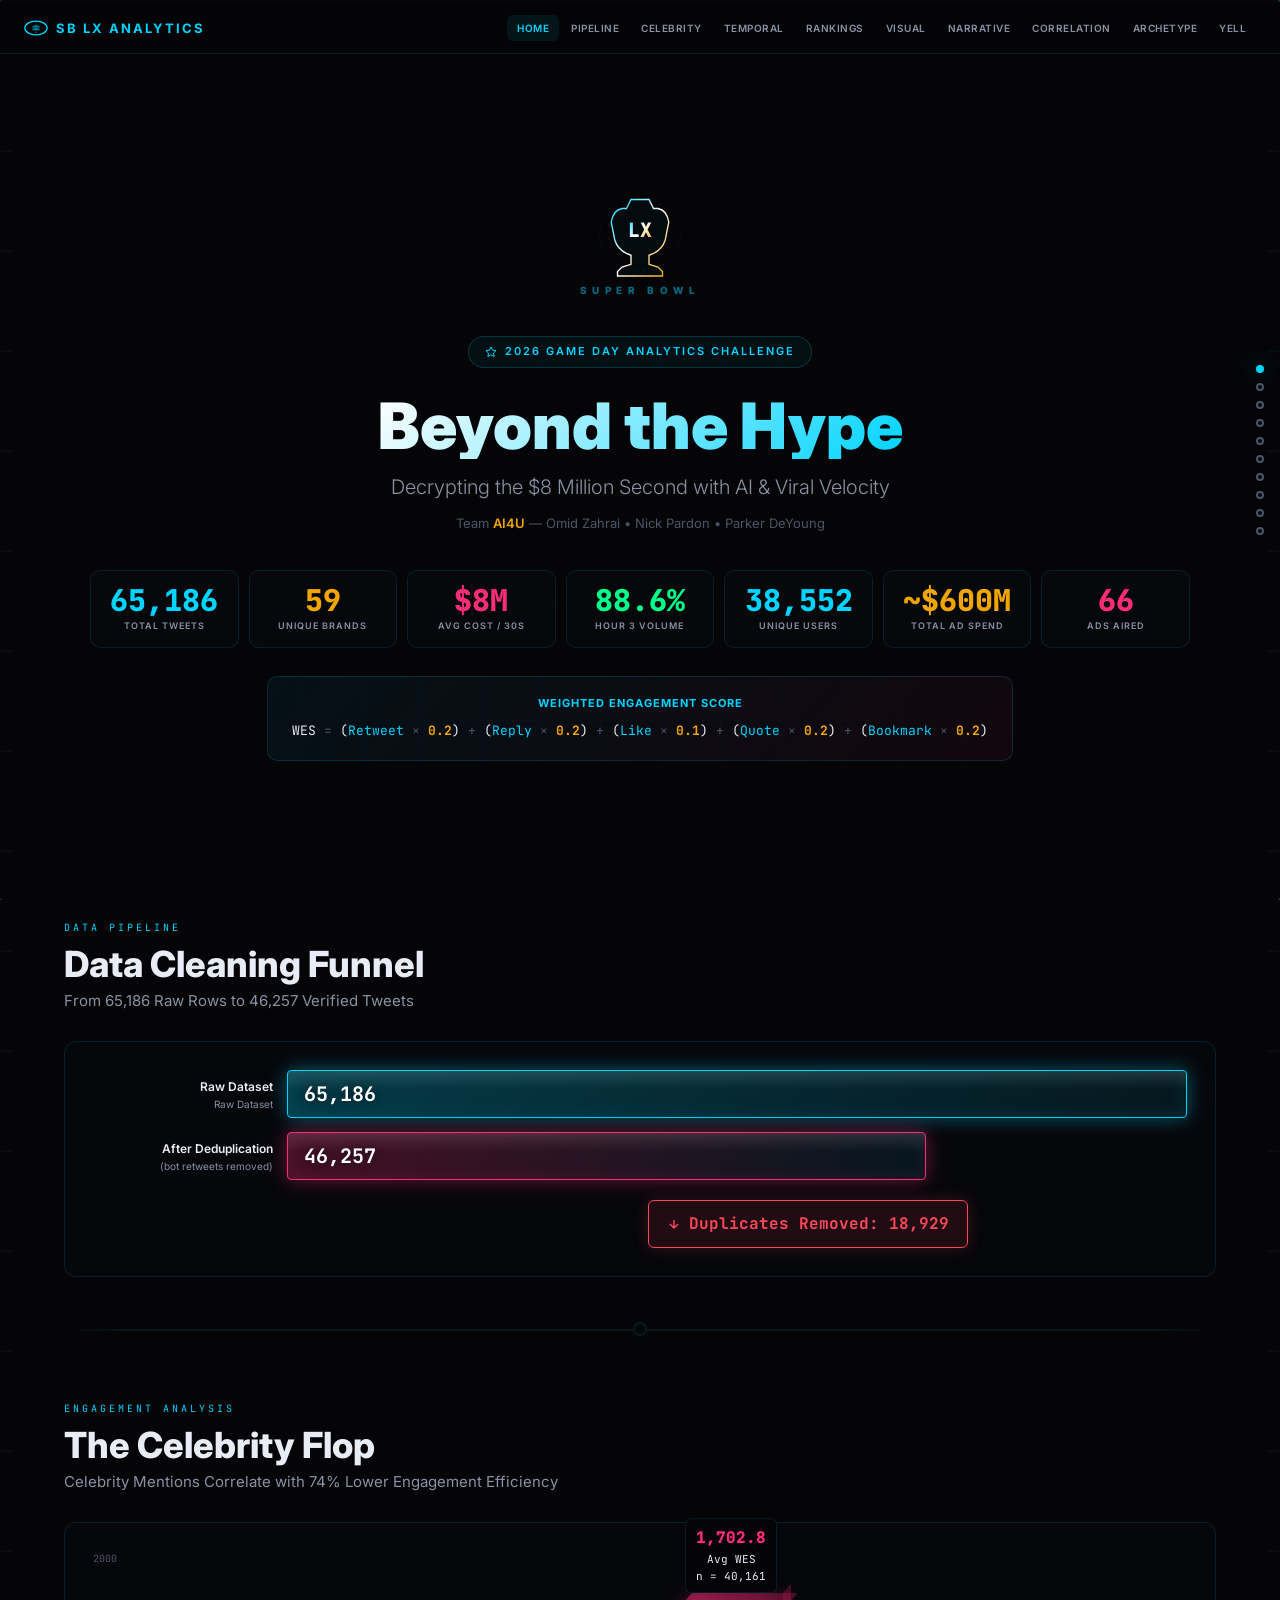
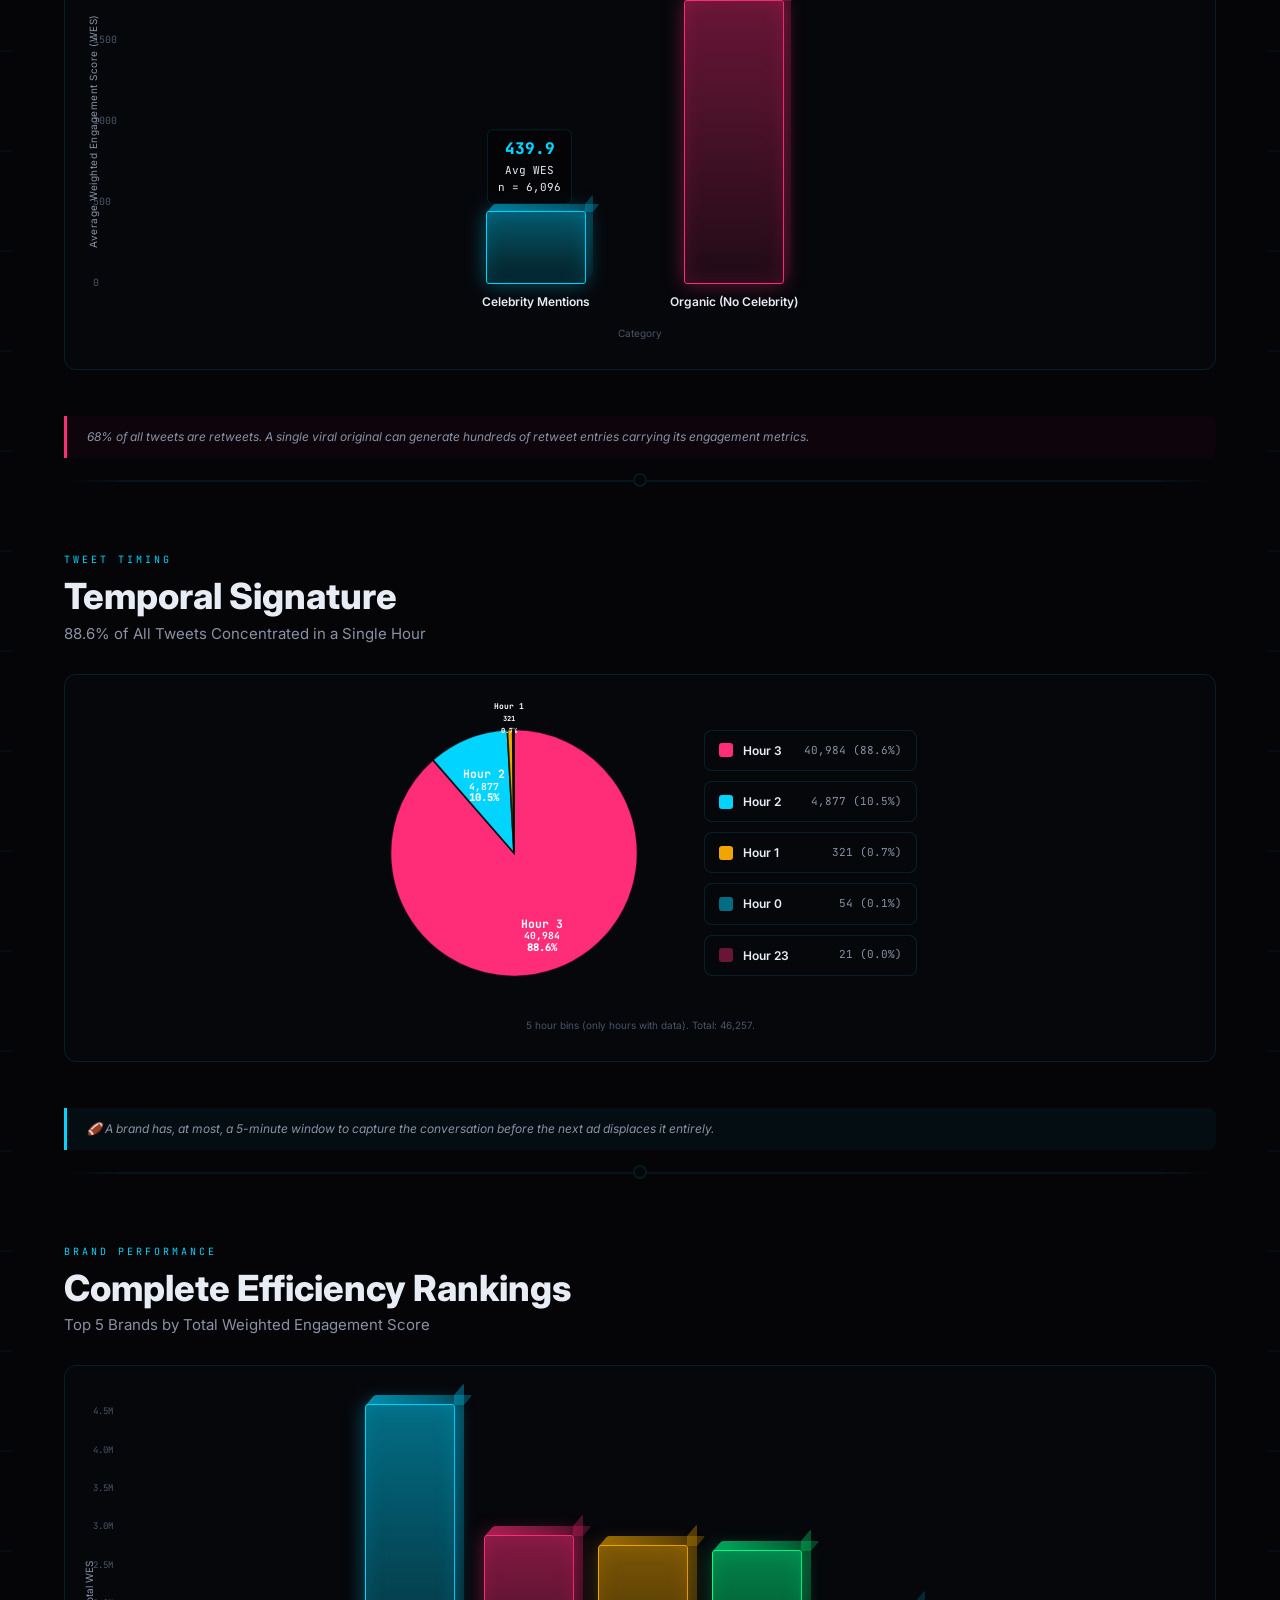
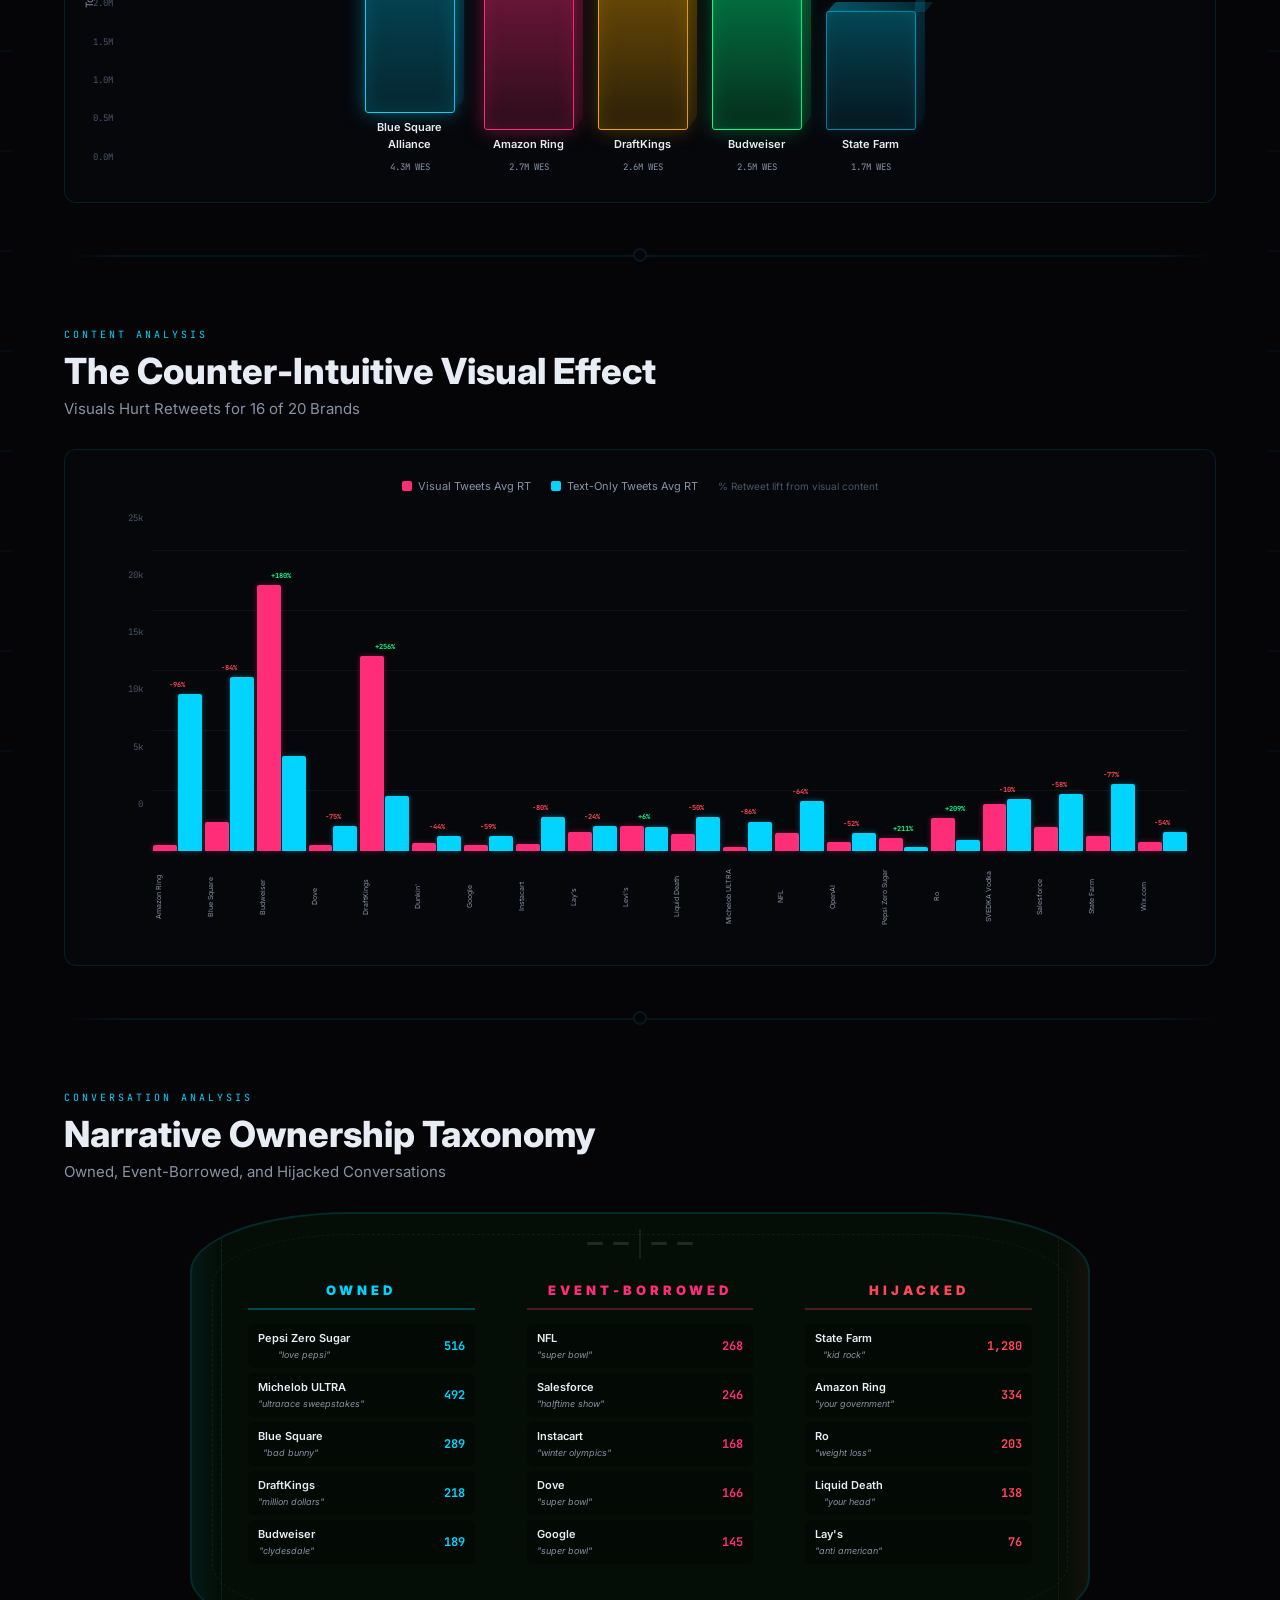
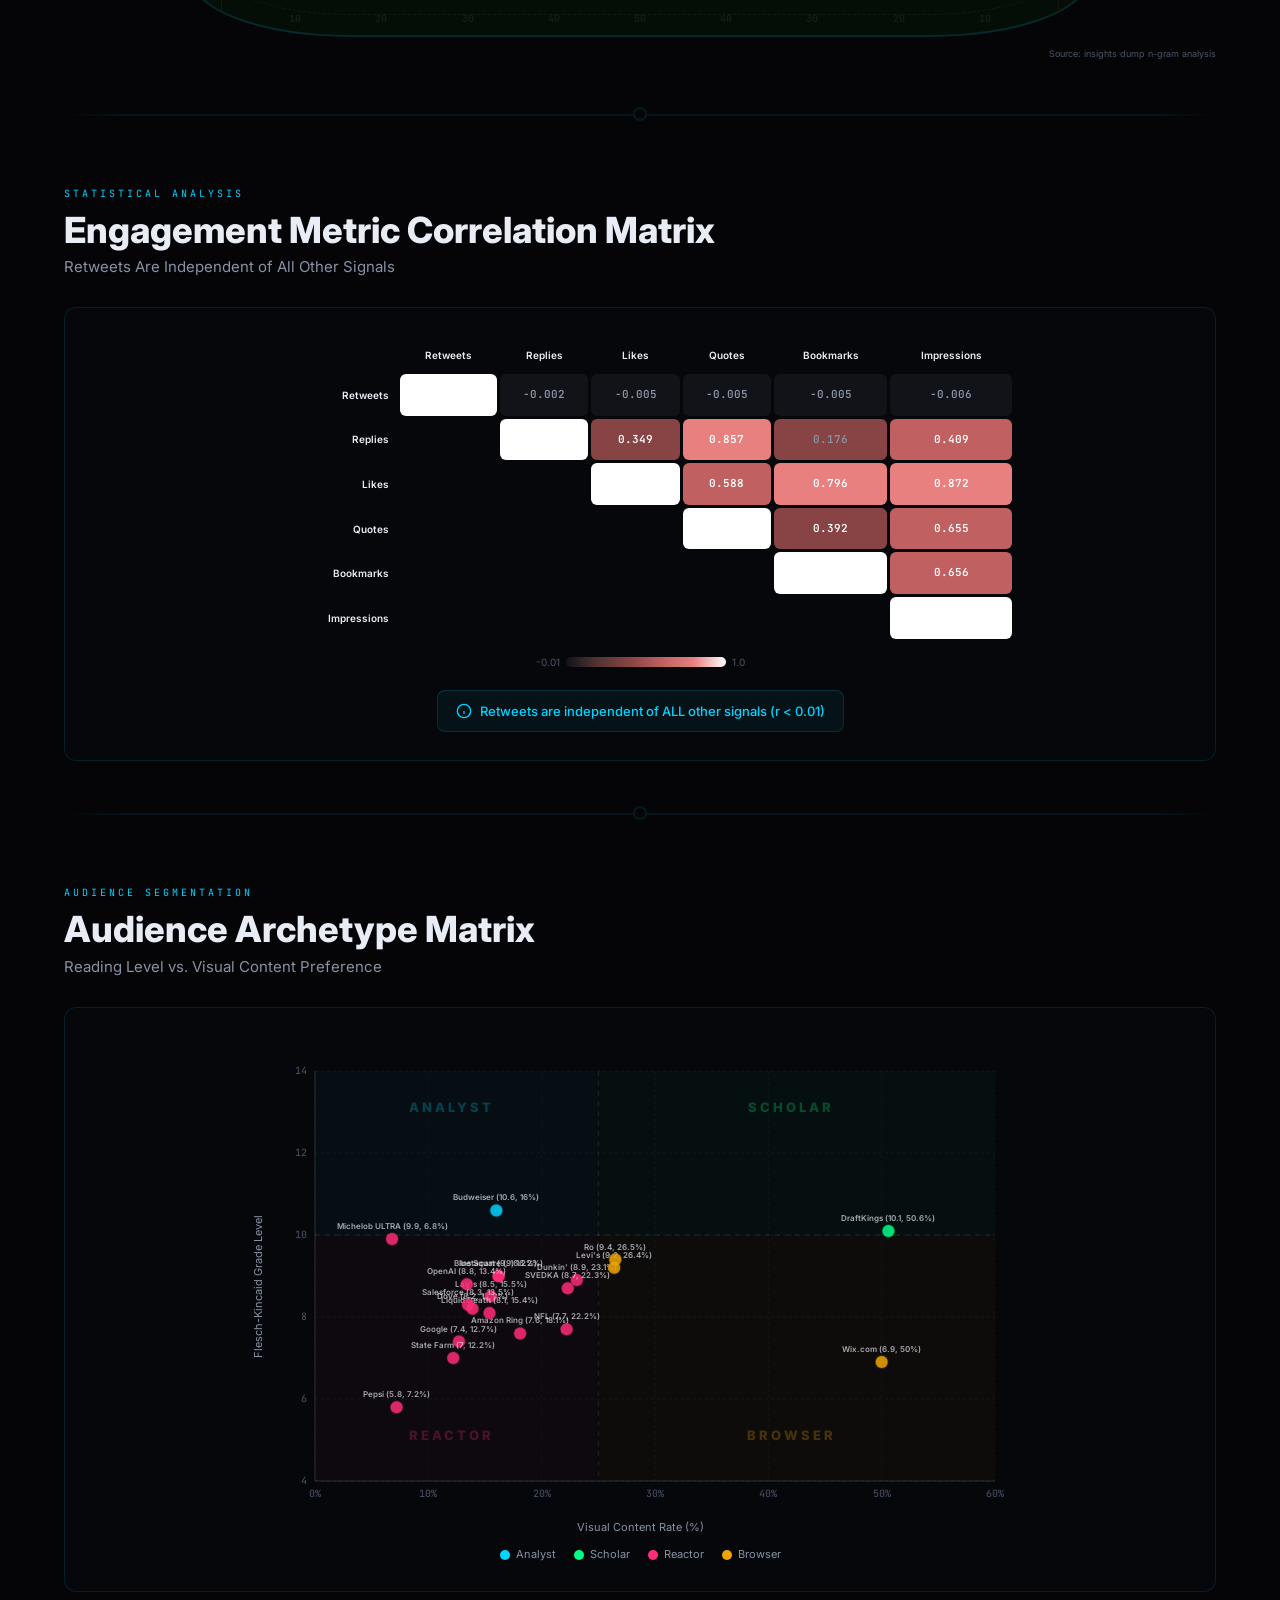
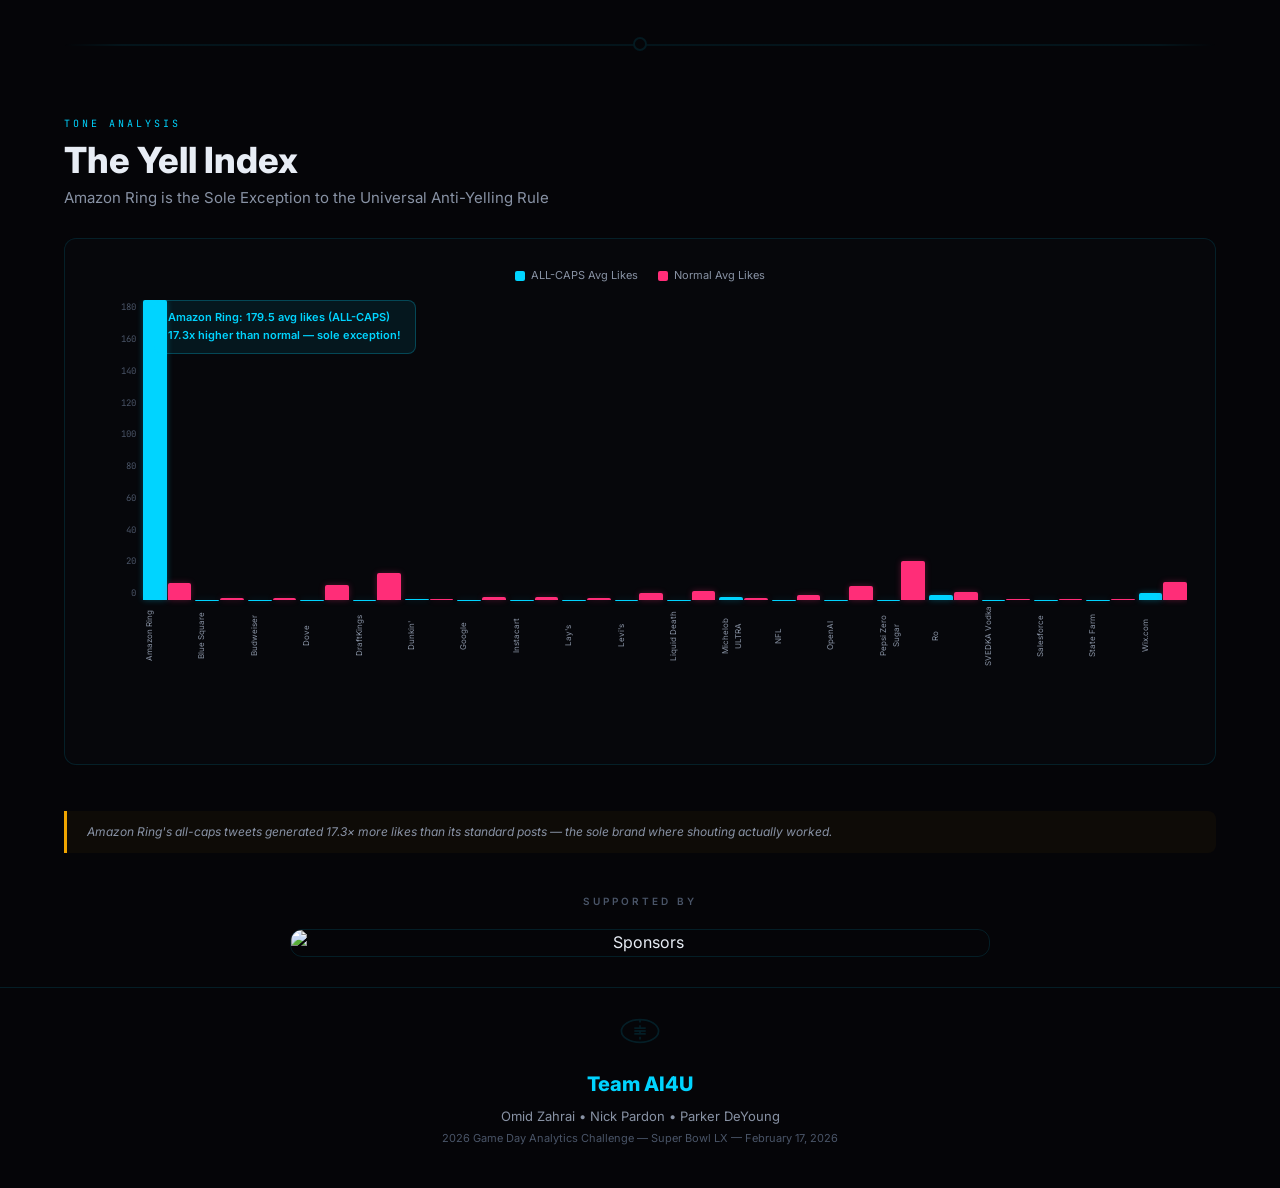
==== backend_logic/data/analyis/infographic.html @ 7a9ed67a "Added more information for the website and chatbot to draw from" ====
<!DOCTYPE html>
<html lang="en">

<head>
  <meta charset="UTF-8">
  <meta name="viewport" content="width=device-width, initial-scale=1.0">
  <title>Beyond the Hype: Decrypting the $8 Million Second | Super Bowl LX Analytics</title>
  <style>
    @import url('https://fonts.googleapis.com/css2?family=Inter:wght@300;400;500;600;700;800;900&family=JetBrains+Mono:wght@400;500;600;700&display=swap');

    *,
    *::before,
    *::after {
      box-sizing: border-box;
      margin: 0;
      padding: 0
    }

    :root {
      --bg: #050508;
      --bg2: #08090d;
      --surface: #0c0d12;
      --surface2: #111318;
      --cyan: #00d4ff;
      --magenta: #ff2d78;
      --pink: #e91e8b;
      --amber: #f0a500;
      --green: #00ff88;
      --red: #ff4757;
      --text: #e8edf5;
      --text2: #8892a4;
      --muted: #4a5568;
      --border: rgba(0, 212, 255, 0.12);
      --glow-cyan: 0 0 20px rgba(0, 212, 255, 0.4);
      --glow-magenta: 0 0 20px rgba(255, 45, 120, 0.4);
      --glow-amber: 0 0 20px rgba(240, 165, 0, 0.3);
    }

    html {
      scroll-behavior: smooth;
      overflow-x: hidden
    }

    body {
      font-family: 'Inter', system-ui, sans-serif;
      background: var(--bg);
      color: var(--text);
      line-height: 1.6;
      overflow-x: hidden
    }

    /* Scroll Progress */
    #scroll-progress {
      position: fixed;
      top: 0;
      left: 0;
      height: 3px;
      background: linear-gradient(90deg, var(--cyan), var(--magenta), var(--amber));
      z-index: 10000;
      transition: width 0.1s linear;
      width: 0%
    }

    /* Particle Canvas */
    #particles {
      position: fixed;
      top: 0;
      left: 0;
      width: 100%;
      height: 100%;
      z-index: 0;
      pointer-events: none;
      opacity: 0.3
    }

    /* Grid BG — football field hash marks style */
    body::before {
      content: '';
      position: fixed;
      inset: 0;
      z-index: 0;
      pointer-events: none;
      background-image: linear-gradient(rgba(0, 212, 255, 0.02) 1px, transparent 1px), linear-gradient(90deg, rgba(0, 212, 255, 0.02) 1px, transparent 1px);
      background-size: 60px 60px
    }

    /* Nav */
    .top-nav {
      position: fixed;
      top: 3px;
      left: 0;
      right: 0;
      z-index: 9999;
      background: rgba(5, 5, 8, 0.95);
      backdrop-filter: blur(20px);
      border-bottom: 1px solid var(--border);
      padding: 0 24px
    }

    .nav-inner {
      max-width: 1400px;
      margin: 0 auto;
      display: flex;
      align-items: center;
      justify-content: space-between;
      height: 50px
    }

    .nav-brand {
      font-weight: 700;
      font-size: 13px;
      color: var(--cyan);
      text-transform: uppercase;
      letter-spacing: 2px;
      display: flex;
      align-items: center;
      gap: 8px
    }

    .nav-links {
      display: flex;
      gap: 2px;
      overflow-x: auto;
      scrollbar-width: none
    }

    .nav-links::-webkit-scrollbar {
      display: none
    }

    .nav-link {
      color: var(--text2);
      font-size: 10px;
      font-weight: 600;
      text-decoration: none;
      padding: 5px 10px;
      border-radius: 6px;
      white-space: nowrap;
      transition: all 0.2s;
      letter-spacing: 0.5px;
      text-transform: uppercase
    }

    .nav-link:hover,
    .nav-link.active {
      color: var(--cyan);
      background: rgba(0, 212, 255, 0.08)
    }

    /* Side Dots */
    .side-dots {
      position: fixed;
      right: 16px;
      top: 50%;
      transform: translateY(-50%);
      z-index: 9998;
      display: flex;
      flex-direction: column;
      gap: 10px
    }

    .side-dot {
      width: 8px;
      height: 8px;
      border-radius: 50%;
      border: 2px solid var(--muted);
      background: transparent;
      cursor: pointer;
      transition: all 0.3s
    }

    .side-dot.active {
      border-color: var(--cyan);
      background: var(--cyan);
      box-shadow: var(--glow-cyan)
    }

    .side-dot:hover {
      border-color: var(--cyan)
    }

    /* Main Content */
    .infographic {
      position: relative;
      z-index: 1;
      max-width: 1200px;
      margin: 0 auto;
      padding: 0 24px
    }

    /* Sections — COMPACT infographic style */
    .ig-section {
      padding: 50px 0 30px;
      position: relative
    }

    .ig-section+.ig-section {
      border-top: 1px solid rgba(0, 212, 255, 0.06)
    }

    .section-tag {
      font-family: 'JetBrains Mono', monospace;
      font-size: 10px;
      color: var(--cyan);
      opacity: 0.5;
      letter-spacing: 3px;
      text-transform: uppercase;
      margin-bottom: 8px;
      display: block
    }

    .section-title {
      font-size: clamp(22px, 3vw, 36px);
      font-weight: 800;
      margin-bottom: 4px;
      line-height: 1.15;
      color: var(--text)
    }

    .section-subtitle {
      font-size: clamp(12px, 1.5vw, 15px);
      color: var(--text2);
      margin-bottom: 28px;
      font-weight: 400
    }

    /* Glass Panel */
    .glass {
      background: rgba(8, 9, 13, 0.7);
      backdrop-filter: blur(10px);
      border: 1px solid var(--border);
      border-radius: 12px;
      padding: 28px
    }

    /* Reveal Animation */
    .reveal {
      opacity: 0;
      transform: translateY(30px);
      transition: opacity 0.7s ease, transform 0.7s ease
    }

    .reveal.visible {
      opacity: 1;
      transform: translateY(0)
    }

    /* Hero */
    .hero {
      min-height: 100vh;
      display: flex;
      flex-direction: column;
      align-items: center;
      justify-content: center;
      text-align: center;
      padding: 80px 24px 30px;
      position: relative;
      z-index: 1
    }

    .hero-badge {
      display: inline-flex;
      align-items: center;
      gap: 8px;
      padding: 6px 16px;
      border-radius: 100px;
      border: 1px solid rgba(0, 212, 255, 0.2);
      background: rgba(0, 212, 255, 0.05);
      font-size: 11px;
      color: var(--cyan);
      font-weight: 600;
      letter-spacing: 2px;
      text-transform: uppercase;
      margin-bottom: 24px
    }

    .hero-title {
      font-size: clamp(28px, 5.5vw, 64px);
      font-weight: 900;
      line-height: 1.05;
      margin-bottom: 12px;
      max-width: 850px;
      background: linear-gradient(135deg, #fff, var(--cyan));
      -webkit-background-clip: text;
      -webkit-text-fill-color: transparent;
      background-clip: text
    }

    .hero-subtitle {
      font-size: clamp(14px, 2vw, 20px);
      color: var(--text2);
      max-width: 650px;
      margin-bottom: 10px;
      font-weight: 300
    }

    .hero-team {
      font-size: 13px;
      color: var(--muted);
      margin-bottom: 36px;
      font-weight: 400
    }

    .hero-team strong {
      color: var(--amber);
      font-weight: 600
    }

    /* SB Logo */
    .sb-logo {
      margin-bottom: 20px
    }

    /* Stats Grid */
    .stats-grid {
      display: grid;
      grid-template-columns: repeat(7, 1fr);
      gap: 10px;
      width: 100%;
      max-width: 1100px
    }

    @media(max-width:900px) {
      .stats-grid {
        grid-template-columns: repeat(4, 1fr)
      }
    }

    @media(max-width:500px) {
      .stats-grid {
        grid-template-columns: repeat(2, 1fr)
      }
    }

    .stat-card {
      background: rgba(8, 9, 13, 0.8);
      border: 1px solid var(--border);
      border-radius: 10px;
      padding: 14px 10px;
      text-align: center;
      transition: transform 0.3s, box-shadow 0.3s;
      cursor: default
    }

    .stat-card:hover {
      transform: translateY(-3px);
      box-shadow: var(--glow-cyan)
    }

    .stat-val {
      font-family: 'JetBrains Mono', monospace;
      font-size: clamp(20px, 2.5vw, 30px);
      font-weight: 800;
      color: var(--cyan);
      line-height: 1;
      margin-bottom: 4px
    }

    .stat-val.mg {
      color: var(--magenta)
    }

    .stat-val.am {
      color: var(--amber)
    }

    .stat-val.gr {
      color: var(--green)
    }

    .stat-lbl {
      font-size: 9px;
      color: var(--text2);
      text-transform: uppercase;
      letter-spacing: 1px;
      font-weight: 600
    }

    /* WES Box */
    .wes-box {
      background: linear-gradient(135deg, rgba(0, 212, 255, 0.06), rgba(255, 45, 120, 0.06));
      border: 1px solid rgba(0, 212, 255, 0.15);
      border-radius: 10px;
      padding: 18px 24px;
      margin-top: 28px;
      max-width: 800px;
      text-align: center
    }

    .wes-formula {
      font-family: 'JetBrains Mono', monospace;
      font-size: 13px;
      color: var(--text);
      line-height: 1.8
    }

    .wes-formula .op {
      color: var(--muted)
    }

    .wes-formula .w {
      color: var(--amber);
      font-weight: 700
    }

    .wes-formula .m {
      color: var(--cyan)
    }

    /* Yard Lines — football field divider */
    .yard {
      position: relative;
      width: 100%;
      height: 28px;
      margin: 8px 0
    }

    .yard::before {
      content: '';
      position: absolute;
      top: 50%;
      left: 0;
      right: 0;
      height: 2px;
      background: linear-gradient(90deg, transparent, rgba(0, 212, 255, 0.08) 5%, rgba(0, 212, 255, 0.08) 95%, transparent)
    }

    .yard::after {
      content: '';
      position: absolute;
      top: 50%;
      left: 50%;
      transform: translate(-50%, -50%);
      width: 14px;
      height: 14px;
      border: 2px solid rgba(0, 212, 255, 0.1);
      border-radius: 50%;
      background: var(--bg)
    }

    /* ====== 3D NEON BAR STYLE ====== */
    .neon-bar {
      position: relative;
      border: 1px solid;
      border-radius: 2px;
      background: linear-gradient(180deg, rgba(255, 255, 255, 0.08), transparent);
      overflow: visible
    }

    .neon-bar::before {
      content: '';
      position: absolute;
      inset: 0;
      background: linear-gradient(180deg, rgba(255, 255, 255, 0.15) 0%, transparent 40%);
      pointer-events: none
    }

    .neon-bar::after {
      content: '';
      position: absolute;
      right: -6px;
      top: 3px;
      bottom: -3px;
      width: 6px;
      border-radius: 0 2px 2px 0;
      opacity: 0.5
    }

    /* Chart axis style */
    .chart-axis {
      font-family: 'JetBrains Mono', monospace;
      font-size: 10px;
      color: var(--muted)
    }

    /* ====== GRAPH 1: Funnel ====== */
    .funnel-stage {
      display: flex;
      align-items: center;
      gap: 14px;
      margin-bottom: 14px
    }

    .funnel-lbl {
      width: 180px;
      text-align: right;
      font-size: 12px;
      font-weight: 600;
      color: var(--text);
      flex-shrink: 0
    }

    .funnel-lbl small {
      display: block;
      font-size: 10px;
      color: var(--text2);
      font-weight: 400
    }

    .funnel-bar-outer {
      flex: 1;
      height: 48px;
      position: relative
    }

    .funnel-bar-inner {
      height: 100%;
      border-radius: 4px;
      display: flex;
      align-items: center;
      padding: 0 16px;
      transition: width 1.2s cubic-bezier(0.22, 1, 0.36, 1);
      width: 0%;
      position: relative
    }

    .funnel-bar-inner .val {
      font-family: 'JetBrains Mono', monospace;
      font-size: 20px;
      font-weight: 700;
      color: #fff;
      z-index: 1;
      text-shadow: 0 0 10px rgba(0, 0, 0, 0.5)
    }

    .funnel-bar-inner.raw {
      border: 1px solid var(--cyan);
      box-shadow: var(--glow-cyan), inset 0 0 20px rgba(0, 212, 255, 0.1);
      background: linear-gradient(90deg, rgba(0, 212, 255, 0.25), rgba(0, 212, 255, 0.08))
    }

    .funnel-bar-inner.raw::before {
      content: '';
      position: absolute;
      top: 0;
      left: 0;
      right: 0;
      height: 40%;
      background: linear-gradient(180deg, rgba(255, 255, 255, 0.1), transparent);
      border-radius: 4px 4px 0 0
    }

    .funnel-bar-inner.clean {
      border: 1px solid var(--magenta);
      box-shadow: var(--glow-magenta), inset 0 0 20px rgba(255, 45, 120, 0.1);
      background: linear-gradient(90deg, rgba(255, 45, 120, 0.25), rgba(0, 212, 255, 0.08))
    }

    .funnel-bar-inner.clean::before {
      content: '';
      position: absolute;
      top: 0;
      left: 0;
      right: 0;
      height: 40%;
      background: linear-gradient(180deg, rgba(255, 255, 255, 0.1), transparent);
      border-radius: 4px 4px 0 0
    }

    .funnel-removed {
      display: inline-flex;
      align-items: center;
      gap: 8px;
      border: 1px solid var(--red);
      box-shadow: 0 0 15px rgba(255, 71, 87, 0.2);
      background: rgba(255, 71, 87, 0.1);
      border-radius: 6px;
      padding: 10px 18px;
      font-family: 'JetBrains Mono', monospace;
      font-size: 16px;
      color: var(--red);
      font-weight: 700;
      margin-top: 6px
    }

    /* ====== GRAPH 2: Celebrity Flop ====== */
    .celeb-container {
      display: flex;
      align-items: flex-end;
      justify-content: center;
      gap: 80px;
      height: 380px;
      position: relative;
      padding: 0 80px
    }

    .celeb-y {
      position: absolute;
      left: 0;
      top: 0;
      bottom: 0;
      width: 50px;
      display: flex;
      flex-direction: column;
      justify-content: space-between;
      padding: 10px 0
    }

    .celeb-col {
      display: flex;
      flex-direction: column;
      align-items: center;
      gap: 8px
    }

    .celeb-3d-bar {
      width: 100px;
      position: relative;
      border-radius: 3px;
      transition: height 1.2s cubic-bezier(0.22, 1, 0.36, 1);
      overflow: visible
    }

    .celeb-3d-bar::before {
      content: '';
      position: absolute;
      top: -8px;
      left: 0;
      right: -8px;
      height: 8px;
      transform: skewX(-40deg);
      transform-origin: bottom left;
      border-radius: 2px 2px 0 0
    }

    .celeb-3d-bar::after {
      content: '';
      position: absolute;
      top: -8px;
      right: -8px;
      bottom: 0;
      width: 8px;
      transform: skewY(-50deg);
      transform-origin: top left;
      border-radius: 0 2px 2px 0
    }

    .celeb-3d-bar.cyan {
      border: 1px solid var(--cyan);
      box-shadow: var(--glow-cyan), inset 0 0 20px rgba(0, 212, 255, 0.15);
      background: linear-gradient(180deg, rgba(0, 212, 255, 0.4), rgba(0, 212, 255, 0.1))
    }

    .celeb-3d-bar.cyan::before {
      background: linear-gradient(90deg, rgba(0, 212, 255, 0.5), rgba(0, 180, 220, 0.3))
    }

    .celeb-3d-bar.cyan::after {
      background: linear-gradient(180deg, rgba(0, 180, 220, 0.3), rgba(0, 100, 150, 0.1))
    }

    .celeb-3d-bar.magenta {
      border: 1px solid var(--magenta);
      box-shadow: var(--glow-magenta), inset 0 0 20px rgba(255, 45, 120, 0.15);
      background: linear-gradient(180deg, rgba(255, 45, 120, 0.4), rgba(255, 45, 120, 0.1))
    }

    .celeb-3d-bar.magenta::before {
      background: linear-gradient(90deg, rgba(255, 45, 120, 0.5), rgba(200, 30, 90, 0.3))
    }

    .celeb-3d-bar.magenta::after {
      background: linear-gradient(180deg, rgba(200, 30, 90, 0.3), rgba(150, 20, 60, 0.1))
    }

    .celeb-info {
      position: absolute;
      top: -8px;
      transform: translateY(-100%);
      background: rgba(5, 5, 8, 0.85);
      border: 1px solid var(--border);
      border-radius: 6px;
      padding: 6px 10px;
      font-family: 'JetBrains Mono', monospace;
      font-size: 11px;
      color: var(--text);
      white-space: nowrap;
      text-align: center;
      pointer-events: none
    }

    .celeb-info .big {
      font-size: 16px;
      font-weight: 800;
      display: block
    }

    .celeb-x-lbl {
      font-size: 12px;
      font-weight: 600;
      color: var(--text);
      text-align: center
    }

    /* ====== GRAPH 3: Temporal (Pie) ====== */
    .temporal-wrap {
      display: flex;
      align-items: center;
      justify-content: center;
      gap: 40px;
      flex-wrap: wrap
    }

    .temporal-legend {
      display: flex;
      flex-direction: column;
      gap: 10px
    }

    .temporal-legend-item {
      display: flex;
      align-items: center;
      gap: 10px;
      padding: 10px 14px;
      border-radius: 8px;
      background: rgba(8, 9, 13, 0.5);
      border: 1px solid var(--border);
      cursor: pointer;
      transition: all 0.2s
    }

    .temporal-legend-item:hover {
      border-color: var(--cyan);
      transform: translateX(4px)
    }

    .temporal-dot {
      width: 14px;
      height: 14px;
      border-radius: 3px;
      flex-shrink: 0
    }

    .temporal-label {
      font-size: 12px;
      font-weight: 600;
      color: var(--text)
    }

    .temporal-val {
      font-family: 'JetBrains Mono', monospace;
      font-size: 11px;
      color: var(--text2);
      margin-left: auto;
      padding-left: 12px
    }

    /* ====== GRAPH 4: Rankings ====== */
    .rank-container {
      display: flex;
      align-items: flex-end;
      justify-content: center;
      gap: 24px;
      height: 380px;
      position: relative;
      padding: 0 60px 0 55px
    }

    .rank-y {
      position: absolute;
      left: 0;
      top: 0;
      bottom: 0;
      width: 50px;
      display: flex;
      flex-direction: column;
      justify-content: space-between;
      padding: 10px 0
    }

    .rank-col {
      display: flex;
      flex-direction: column;
      align-items: center;
      gap: 6px;
      position: relative
    }

    .rank-3d-bar {
      width: 90px;
      position: relative;
      border-radius: 3px;
      transition: height 1.2s cubic-bezier(0.22, 1, 0.36, 1);
      overflow: visible;
      cursor: pointer
    }

    .rank-3d-bar::before {
      content: '';
      position: absolute;
      top: -10px;
      left: 0;
      right: -10px;
      height: 10px;
      transform: skewX(-40deg);
      transform-origin: bottom left;
      border-radius: 2px 2px 0 0
    }

    .rank-3d-bar::after {
      content: '';
      position: absolute;
      top: -10px;
      right: -10px;
      bottom: 0;
      width: 10px;
      transform: skewY(-50deg);
      transform-origin: top left;
      border-radius: 0 2px 2px 0
    }

    .rank-3d-bar:hover {
      filter: brightness(1.2)
    }

    .rank-3d-bar .rank-tooltip {
      display: none;
      position: absolute;
      top: -10px;
      transform: translateY(-100%);
      left: 50%;
      margin-left: -80px;
      width: 160px;
      background: var(--surface2);
      border: 1px solid var(--border);
      border-radius: 8px;
      padding: 8px 12px;
      font-size: 10px;
      color: var(--text);
      z-index: 100;
      text-align: center
    }

    .rank-3d-bar:hover .rank-tooltip {
      display: block
    }

    .rank-x-lbl {
      font-size: 11px;
      font-weight: 600;
      color: var(--text);
      text-align: center;
      max-width: 100px
    }

    .rank-x-sub {
      font-family: 'JetBrains Mono', monospace;
      font-size: 9px;
      color: var(--text2)
    }

    .rank-3d-bar.c1 {
      border: 1px solid var(--cyan);
      box-shadow: var(--glow-cyan), inset 0 0 20px rgba(0, 212, 255, 0.15);
      background: linear-gradient(180deg, rgba(0, 212, 255, 0.5), rgba(0, 212, 255, 0.15))
    }

    .rank-3d-bar.c1::before {
      background: linear-gradient(90deg, rgba(0, 212, 255, 0.6), rgba(0, 180, 220, 0.3))
    }

    .rank-3d-bar.c1::after {
      background: linear-gradient(180deg, rgba(0, 180, 220, 0.4), rgba(0, 100, 150, 0.15))
    }

    .rank-3d-bar.c2 {
      border: 1px solid var(--magenta);
      box-shadow: var(--glow-magenta), inset 0 0 20px rgba(255, 45, 120, 0.15);
      background: linear-gradient(180deg, rgba(255, 45, 120, 0.5), rgba(255, 45, 120, 0.15))
    }

    .rank-3d-bar.c2::before {
      background: linear-gradient(90deg, rgba(255, 45, 120, 0.6), rgba(200, 30, 90, 0.3))
    }

    .rank-3d-bar.c2::after {
      background: linear-gradient(180deg, rgba(200, 30, 90, 0.4), rgba(150, 20, 70, 0.15))
    }

    .rank-3d-bar.c3 {
      border: 1px solid var(--amber);
      box-shadow: var(--glow-amber), inset 0 0 20px rgba(240, 165, 0, 0.15);
      background: linear-gradient(180deg, rgba(240, 165, 0, 0.5), rgba(240, 165, 0, 0.15))
    }

    .rank-3d-bar.c3::before {
      background: linear-gradient(90deg, rgba(240, 165, 0, 0.6), rgba(200, 140, 0, 0.3))
    }

    .rank-3d-bar.c3::after {
      background: linear-gradient(180deg, rgba(200, 140, 0, 0.4), rgba(160, 100, 0, 0.15))
    }

    .rank-3d-bar.c4 {
      border: 1px solid var(--green);
      box-shadow: 0 0 20px rgba(0, 255, 136, 0.3), inset 0 0 20px rgba(0, 255, 136, 0.15);
      background: linear-gradient(180deg, rgba(0, 255, 136, 0.5), rgba(0, 255, 136, 0.15))
    }

    .rank-3d-bar.c4::before {
      background: linear-gradient(90deg, rgba(0, 255, 136, 0.6), rgba(0, 200, 100, 0.3))
    }

    .rank-3d-bar.c4::after {
      background: linear-gradient(180deg, rgba(0, 200, 100, 0.4), rgba(0, 140, 70, 0.15))
    }

    .rank-3d-bar.c5 {
      border: 1px solid rgba(0, 212, 255, 0.5);
      box-shadow: 0 0 15px rgba(0, 212, 255, 0.15), inset 0 0 15px rgba(0, 212, 255, 0.08);
      background: linear-gradient(180deg, rgba(0, 212, 255, 0.3), rgba(0, 212, 255, 0.08))
    }

    .rank-3d-bar.c5::before {
      background: linear-gradient(90deg, rgba(0, 212, 255, 0.35), rgba(0, 180, 220, 0.15))
    }

    .rank-3d-bar.c5::after {
      background: linear-gradient(180deg, rgba(0, 180, 220, 0.2), rgba(0, 100, 150, 0.08))
    }

    /* ====== GRAPH 5: Visual Effect ====== */
    .ve-chart {
      width: 100%;
      overflow-x: auto
    }

    .ve-inner {
      min-width: 1050px
    }

    .ve-chart-area {
      position: relative;
      height: 340px;
      margin-left: 60px
    }

    .ve-y-axis {
      position: absolute;
      left: -60px;
      top: 0;
      height: 300px;
      width: 55px;
      display: flex;
      flex-direction: column;
      justify-content: space-between
    }

    .ve-y-tick {
      font-family: 'JetBrains Mono', monospace;
      font-size: 9px;
      color: var(--muted);
      text-align: right;
      padding-right: 5px
    }

    .ve-grid-line {
      position: absolute;
      left: 0;
      right: 0;
      height: 1px;
      background: rgba(255, 255, 255, 0.04)
    }

    .ve-bars-row {
      position: absolute;
      left: 0;
      right: 0;
      bottom: 0;
      height: 300px;
      display: flex;
      align-items: flex-end;
      gap: 3px
    }

    .ve-pair {
      display: flex;
      gap: 1px;
      align-items: flex-end;
      flex: 1
    }

    .ve-bar {
      flex: 1;
      max-width: 24px;
      border-radius: 2px 2px 0 0;
      transition: height 1s cubic-bezier(0.22, 1, 0.36, 1);
      cursor: pointer;
      position: relative
    }

    .ve-bar:hover {
      filter: brightness(1.3)
    }

    .ve-bar.vt {
      background: var(--magenta);
      box-shadow: 0 0 6px rgba(255, 45, 120, 0.3)
    }

    .ve-bar.tt {
      background: var(--cyan);
      box-shadow: 0 0 6px rgba(0, 212, 255, 0.3)
    }

    .ve-pct-label {
      position: absolute;
      left: 50%;
      transform: translateX(-50%);
      font-family: 'JetBrains Mono', monospace;
      font-size: 7px;
      font-weight: 700;
      white-space: nowrap;
      pointer-events: none
    }

    .ve-pct-label.neg {
      color: var(--red)
    }

    .ve-pct-label.pos {
      color: var(--green)
    }

    .ve-x-labels {
      display: flex;
      gap: 3px;
      margin-left: 60px;
      margin-top: 6px
    }

    .ve-x-lbl {
      flex: 1;
      font-size: 7px;
      color: var(--text2);
      text-align: center;
      writing-mode: vertical-rl;
      transform: rotate(180deg);
      height: 80px;
      overflow: hidden
    }

    .ve-tooltip {
      display: none;
      position: absolute;
      bottom: calc(100% + 4px);
      left: 50%;
      transform: translateX(-50%);
      background: var(--surface2);
      border: 1px solid var(--border);
      border-radius: 6px;
      padding: 6px 10px;
      font-size: 10px;
      white-space: nowrap;
      color: var(--text);
      z-index: 100;
      pointer-events: none
    }

    .ve-bar:hover .ve-tooltip {
      display: block
    }

    /* ====== GRAPH 6: Football Taxonomy ====== */
    .football-field {
      position: relative;
      width: 100%;
      max-width: 900px;
      margin: 0 auto;
      background: rgba(0, 60, 0, 0.15);
      border: 2px solid rgba(0, 212, 255, 0.15);
      border-radius: 160px/60px;
      padding: 50px 40px;
      overflow: hidden
    }

    .football-field::before {
      content: '';
      position: absolute;
      inset: 20px;
      border: 1px dashed rgba(255, 255, 255, 0.05);
      border-radius: 140px/50px;
      pointer-events: none
    }

    /* Laces */
    .football-laces {
      position: absolute;
      top: 15px;
      left: 50%;
      transform: translateX(-50%);
      display: flex;
      gap: 10px;
      align-items: center
    }

    .football-laces .lace {
      width: 16px;
      height: 3px;
      background: rgba(255, 255, 255, 0.12);
      border-radius: 2px
    }

    .football-laces .lace-center {
      width: 2px;
      height: 30px;
      background: rgba(255, 255, 255, 0.08)
    }

    .tax-row {
      display: grid;
      grid-template-columns: 1fr 1fr 1fr;
      gap: 20px;
      position: relative;
      z-index: 1
    }

    .tax-zone {
      padding: 16px;
      border-radius: 10px;
      text-align: center
    }

    .tax-zone-hdr {
      font-size: 13px;
      font-weight: 900;
      letter-spacing: 4px;
      text-transform: uppercase;
      margin-bottom: 14px;
      padding-bottom: 8px;
      border-bottom: 2px solid
    }

    .tax-zone.zone-owned .tax-zone-hdr {
      color: var(--cyan);
      border-color: rgba(0, 212, 255, 0.3)
    }

    .tax-zone.zone-borrowed .tax-zone-hdr {
      color: var(--magenta);
      border-color: rgba(255, 45, 120, 0.3)
    }

    .tax-zone.zone-hijacked .tax-zone-hdr {
      color: var(--red);
      border-color: rgba(255, 71, 87, 0.3)
    }

    .tax-entry {
      display: flex;
      justify-content: space-between;
      align-items: center;
      padding: 6px 10px;
      margin-bottom: 5px;
      border-radius: 6px;
      background: rgba(0, 0, 0, 0.25);
      transition: all 0.2s;
      cursor: pointer
    }

    .tax-entry:hover {
      background: rgba(0, 0, 0, 0.45);
      transform: translateX(3px)
    }

    .tax-entry-name {
      font-size: 11px;
      font-weight: 600;
      color: var(--text);
      text-align: left
    }

    .tax-entry-phrase {
      font-size: 9px;
      color: var(--text2);
      font-style: italic
    }

    .tax-entry-ct {
      font-family: 'JetBrains Mono', monospace;
      font-size: 12px;
      font-weight: 700;
      flex-shrink: 0;
      margin-left: 8px
    }

    .zone-owned .tax-entry-ct {
      color: var(--cyan)
    }

    .zone-borrowed .tax-entry-ct {
      color: var(--magenta)
    }

    .zone-hijacked .tax-entry-ct {
      color: var(--red)
    }

    /* End zone stripes */
    .football-field .endzone-left,
    .football-field .endzone-right {
      position: absolute;
      top: 0;
      bottom: 0;
      width: 30px;
      z-index: 0
    }

    .football-field .endzone-left {
      left: 0;
      background: linear-gradient(90deg, rgba(0, 212, 255, 0.06), transparent);
      border-right: 1px dashed rgba(0, 212, 255, 0.08)
    }

    .football-field .endzone-right {
      right: 0;
      background: linear-gradient(270deg, rgba(255, 71, 87, 0.06), transparent);
      border-left: 1px dashed rgba(255, 71, 87, 0.08)
    }

    /* Yard number labels */
    .football-field .yard-numbers {
      position: absolute;
      bottom: 8px;
      left: 0;
      right: 0;
      display: flex;
      justify-content: space-around;
      padding: 0 60px;
      z-index: 0
    }

    .football-field .yard-num {
      font-family: 'JetBrains Mono', monospace;
      font-size: 10px;
      color: rgba(255, 255, 255, 0.06);
      font-weight: 800
    }

    /* ====== GRAPH 7: Correlation Matrix ====== */
    .matrix-tbl {
      width: 100%;
      border-collapse: separate;
      border-spacing: 3px;
      max-width: 750px;
      margin: 0 auto
    }

    .matrix-tbl th {
      font-size: 10px;
      font-weight: 600;
      color: var(--text);
      padding: 8px 4px;
      text-align: center
    }

    .matrix-tbl td {
      text-align: center;
      padding: 12px 4px;
      border-radius: 6px;
      font-family: 'JetBrains Mono', monospace;
      font-size: 11px;
      font-weight: 600;
      transition: transform 0.2s, box-shadow 0.2s;
      cursor: pointer
    }

    .matrix-tbl td:hover {
      transform: scale(1.08);
      box-shadow: 0 0 15px rgba(255, 255, 255, 0.1);
      z-index: 2;
      position: relative
    }

    .matrix-note {
      display: inline-flex;
      align-items: center;
      gap: 8px;
      background: rgba(0, 212, 255, 0.06);
      border: 1px solid rgba(0, 212, 255, 0.15);
      border-radius: 8px;
      padding: 10px 18px;
      margin-top: 20px;
      font-size: 13px;
      color: var(--cyan);
      font-weight: 500
    }

    /* ====== GRAPH 8: Scatter ====== */
    .scatter-svg {
      width: 100%;
      max-width: 780px;
      margin: 0 auto;
      display: block
    }

    .scatter-svg circle {
      cursor: pointer;
      transition: r 0.2s, opacity 0.2s
    }

    .scatter-svg circle:hover {
      r: 10;
      opacity: 1 !important
    }

    /* ====== GRAPH 9: Yell Index ====== */
    .yell-wrap {
      width: 100%;
      overflow-x: auto
    }

    .yell-inner {
      min-width: 950px;
      position: relative;
      padding-bottom: 70px
    }

    .yell-bars {
      display: flex;
      align-items: flex-end;
      gap: 4px;
      height: 300px;
      padding-left: 50px
    }

    .yell-pair {
      display: flex;
      gap: 1px;
      align-items: flex-end;
      flex: 1
    }

    .yell-bar {
      flex: 1;
      max-width: 24px;
      border-radius: 2px 2px 0 0;
      transition: height 1s cubic-bezier(0.22, 1, 0.36, 1);
      cursor: pointer;
      position: relative
    }

    .yell-bar:hover {
      filter: brightness(1.3)
    }

    .yell-bar.caps {
      background: var(--cyan);
      box-shadow: 0 0 6px rgba(0, 212, 255, 0.3)
    }

    .yell-bar.norm {
      background: var(--magenta);
      box-shadow: 0 0 6px rgba(255, 45, 120, 0.3)
    }

    .yell-x {
      display: flex;
      gap: 4px;
      padding-left: 50px;
      margin-top: 6px
    }

    .yell-xlbl {
      flex: 1;
      font-size: 8px;
      color: var(--text2);
      text-align: center;
      writing-mode: vertical-rl;
      transform: rotate(180deg);
      height: 60px
    }

    .yell-callout {
      position: absolute;
      top: 0;
      left: 60px;
      background: rgba(0, 212, 255, 0.08);
      border: 1px solid rgba(0, 212, 255, 0.25);
      border-radius: 8px;
      padding: 8px 14px;
      font-size: 11px;
      color: var(--cyan);
      font-weight: 600;
      z-index: 5
    }

    .yell-bar .yell-tip {
      display: none;
      position: absolute;
      bottom: calc(100% + 4px);
      left: 50%;
      transform: translateX(-50%);
      background: var(--surface2);
      border: 1px solid var(--border);
      border-radius: 6px;
      padding: 5px 8px;
      font-size: 9px;
      white-space: nowrap;
      color: var(--text);
      z-index: 100;
      pointer-events: none
    }

    .yell-bar:hover .yell-tip {
      display: block
    }

    .yell-y-axis {
      position: absolute;
      left: 0;
      top: 0;
      height: 300px;
      width: 48px;
      display: flex;
      flex-direction: column;
      justify-content: space-between
    }

    .yell-y-tick {
      font-family: 'JetBrains Mono', monospace;
      font-size: 9px;
      color: var(--muted);
      text-align: right;
      padding-right: 5px
    }

    /* Legend */
    .legend {
      display: flex;
      gap: 20px;
      margin-bottom: 16px;
      justify-content: center;
      flex-wrap: wrap
    }

    .legend-item {
      display: flex;
      align-items: center;
      gap: 6px;
      font-size: 11px;
      color: var(--text2)
    }

    .legend-dot {
      width: 10px;
      height: 10px;
      border-radius: 2px
    }

    /* Sponsors */
    .sponsors {
      padding: 40px 24px 20px;
      text-align: center;
      position: relative;
      z-index: 1
    }

    .sponsors-label {
      font-size: 10px;
      color: var(--muted);
      text-transform: uppercase;
      letter-spacing: 3px;
      font-weight: 600;
      margin-bottom: 20px
    }

    .sponsors-grid {
      display: flex;
      align-items: center;
      justify-content: center;
      gap: 36px;
      flex-wrap: wrap;
      max-width: 900px;
      margin: 0 auto
    }

    .sponsor-item {
      display: flex;
      flex-direction: column;
      align-items: center;
      gap: 4px;
      opacity: 0.55;
      transition: opacity 0.3s;
      cursor: default
    }

    .sponsor-item:hover {
      opacity: 0.9
    }

    .sponsor-name {
      font-size: 11px;
      font-weight: 700;
      color: var(--text2);
      letter-spacing: 0.5px
    }

    .sponsor-sub {
      font-size: 8px;
      color: var(--muted);
      font-weight: 400
    }

    /* Footer */
    .footer {
      padding: 30px 24px 40px;
      text-align: center;
      border-top: 1px solid var(--border);
      position: relative;
      z-index: 1;
      margin-top: 10px
    }

    .footer-brand {
      font-size: 20px;
      font-weight: 800;
      color: var(--cyan);
      margin-bottom: 6px
    }

    .footer-team {
      font-size: 13px;
      color: var(--text2);
      margin-bottom: 4px
    }

    .footer-date {
      font-size: 11px;
      color: var(--muted)
    }

    /* Football hash marks on sides */
    .hash-marks {
      position: fixed;
      left: 0;
      top: 0;
      bottom: 0;
      width: 20px;
      z-index: 0;
      pointer-events: none
    }

    .hash-marks.right {
      left: auto;
      right: 0
    }

    .hash-mark {
      position: absolute;
      width: 12px;
      height: 2px;
      background: rgba(0, 212, 255, 0.04)
    }

    .hash-marks.right .hash-mark {
      right: 0
    }

    /* Responsive */
    @media(max-width:768px) {
      .tax-row {
        grid-template-columns: 1fr
      }

      .football-field {
        border-radius: 20px;
        padding: 30px 20px
      }

      .celeb-container {
        gap: 40px;
        height: 300px;
        padding: 0 40px
      }

      .celeb-3d-bar {
        width: 70px
      }

      .temporal-wrap {
        flex-direction: column
      }

      .side-dots,
      .nav-links {
        display: none
      }

      .rank-container {
        gap: 12px;
        height: 300px;
        padding: 0 30px 0 40px
      }

      .rank-3d-bar {
        width: 60px
      }

      .rank-x-lbl {
        font-size: 9px
      }

      .sponsors-grid {
        gap: 20px
      }
    }

    /* ====== PRINT / PDF STYLES ====== */
    @media print {

      /* Force browsers to print background colors & images */
      * {
        -webkit-print-color-adjust: exact !important;
        print-color-adjust: exact !important;
        color-adjust: exact !important
      }

      /* Remove fixed/sticky elements that break pagination */
      .top-nav,
      .side-dots,
      #scroll-progress,
      #particles,
      .hash-marks {
        display: none !important
      }

      /* Remove fixed BG grid (body::before) */
      body::before {
        display: none !important
      }

      /* Kill all transitions/animations so bars render at final height */
      *,
      *::before,
      *::after {
        transition: none !important;
        animation: none !important
      }

      /* Force all reveal elements to visible */
      .reveal {
        opacity: 1 !important;
        transform: none !important
      }

      /* Force all bars to their data-h / data-height / data-width final sizes */
      .celeb-3d-bar {
        height: attr(data-height px) !important
      }

      .funnel-bar-inner {
        width: attr(data-width %) !important
      }

      /* Body background */
      body {
        background: #050508 !important
      }

      /* Glass panels — replace backdrop-filter (unsupported in print) with solid bg */
      .glass {
        backdrop-filter: none !important;
        -webkit-backdrop-filter: none !important;
        background: rgba(8, 9, 13, 0.95) !important
      }

      /* Keep section spacing sane for pages */
      .ig-section {
        break-inside: avoid;
        page-break-inside: avoid;
        padding: 30px 0 20px !important
      }

      /* Hero — don't split */
      .hero {
        break-inside: avoid;
        page-break-inside: avoid;
        min-height: auto !important;
        padding-top: 40px !important;
        padding-bottom: 30px !important
      }

      /* Football field — keep together */
      .football-field {
        break-inside: avoid;
        page-break-inside: avoid
      }

      /* Correlation matrix — keep together */
      .matrix-tbl {
        break-inside: avoid;
        page-break-inside: avoid
      }

      /* Scatter SVG — keep together */
      .scatter-svg {
        break-inside: avoid;
        page-break-inside: avoid
      }

      /* Sponsor image */
      img[alt="Sponsors"] {
        break-inside: avoid;
        page-break-inside: avoid
      }

      /* Footer */
      .footer {
        break-inside: avoid;
        page-break-inside: avoid
      }

      /* Page setup */
      @page {
        size: A4 portrait;
        margin: 0.5in
      }
    }
  </style>
</head>

<body>
  <div id="scroll-progress"></div>
  <canvas id="particles"></canvas>
  <!-- Football hash marks on left -->
  <div class="hash-marks" id="hashLeft"></div>
  <div class="hash-marks right" id="hashRight"></div>

  <!-- Nav -->
  <nav class="top-nav">
    <div class="nav-inner">
      <div class="nav-brand">
        <!-- Football icon -->
        <svg viewBox="0 0 28 18" width="24" height="16" fill="none" stroke="currentColor" stroke-width="1.5">
          <ellipse cx="14" cy="9" rx="13" ry="8" />
          <line x1="14" y1="1" x2="14" y2="17" stroke-dasharray="2 2" opacity="0.5" />
          <line x1="10" y1="7" x2="18" y2="7" opacity="0.6" />
          <line x1="10" y1="9" x2="18" y2="9" opacity="0.6" />
          <line x1="10" y1="11" x2="18" y2="11" opacity="0.6" />
        </svg>
        SB LX Analytics
      </div>
      <div class="nav-links">
        <a href="#hero" class="nav-link active">Home</a>
        <a href="#funnel" class="nav-link">Pipeline</a>
        <a href="#celebrity" class="nav-link">Celebrity</a>
        <a href="#temporal" class="nav-link">Temporal</a>
        <a href="#rankings" class="nav-link">Rankings</a>
        <a href="#visual-effect" class="nav-link">Visual</a>
        <a href="#taxonomy" class="nav-link">Narrative</a>
        <a href="#correlation" class="nav-link">Correlation</a>
        <a href="#archetype" class="nav-link">Archetype</a>
        <a href="#yell" class="nav-link">Yell</a>
      </div>
    </div>
  </nav>
  <div class="side-dots" id="sideDots"></div>

  <!-- ============ HERO ============ -->
  <section class="hero" id="hero">
    <!-- Super Bowl LX Logo -->
    <div class="sb-logo reveal">
      <svg viewBox="0 0 200 130" width="180" height="120" fill="none">
        <!-- Trophy silhouette -->
        <path
          d="M85 20 L90 10 L110 10 L115 20 L120 20 Q130 22 132 35 L128 55 Q125 65 115 70 L110 72 L110 82 L120 85 L125 90 L125 95 L75 95 L75 90 L80 85 L90 82 L90 72 L85 70 Q75 65 72 55 L68 35 Q70 22 80 20 Z"
          stroke="url(#trophyGrad)" stroke-width="1.5" fill="rgba(0,212,255,0.03)" />
        <!-- LX text -->
        <text x="100" y="52" text-anchor="middle" font-family="JetBrains Mono,monospace" font-size="22"
          font-weight="900" fill="url(#trophyGrad)">LX</text>
        <!-- SUPER BOWL -->
        <text x="100" y="115" text-anchor="middle" font-family="Inter,sans-serif" font-size="11" font-weight="800"
          letter-spacing="6" fill="rgba(0,212,255,0.5)">SUPER BOWL</text>
        <!-- Decorative ring -->
        <ellipse cx="100" cy="50" rx="45" ry="40" stroke="rgba(0,212,255,0.08)" stroke-width="1"
          stroke-dasharray="4 6" />
        <defs>
          <linearGradient id="trophyGrad" x1="0" y1="0" x2="1" y2="1">
            <stop offset="0%" stop-color="#00d4ff" />
            <stop offset="50%" stop-color="#fff" />
            <stop offset="100%" stop-color="#f0a500" />
          </linearGradient>
        </defs>
      </svg>
    </div>

    <div class="hero-badge">
      <svg width="12" height="12" viewBox="0 0 24 24" fill="none" stroke="currentColor" stroke-width="2">
        <polygon points="12 2 15.09 8.26 22 9.27 17 14.14 18.18 21.02 12 17.77 5.82 21.02 7 14.14 2 9.27 8.91 8.26" />
      </svg>
      2026 Game Day Analytics Challenge
    </div>
    <h1 class="hero-title reveal">Beyond the Hype</h1>
    <p class="hero-subtitle reveal">Decrypting the $8 Million Second with AI &amp; Viral Velocity</p>
    <p class="hero-team reveal">Team <strong>AI4U</strong> &mdash; Omid Zahrai &bull; Nick Pardon &bull; Parker DeYoung
    </p>

    <div class="stats-grid reveal">
      <div class="stat-card">
        <div class="stat-val" data-target="65186">0</div>
        <div class="stat-lbl">Total Tweets</div>
      </div>
      <div class="stat-card">
        <div class="stat-val am" data-target="59">0</div>
        <div class="stat-lbl">Unique Brands</div>
      </div>
      <div class="stat-card">
        <div class="stat-val mg" data-target="8" data-prefix="$" data-suffix="M">$0M</div>
        <div class="stat-lbl">Avg Cost / 30s</div>
      </div>
      <div class="stat-card">
        <div class="stat-val gr" data-target="88.6" data-suffix="%" data-decimal="1">0%</div>
        <div class="stat-lbl">Hour 3 Volume</div>
      </div>
      <div class="stat-card">
        <div class="stat-val" data-target="38552">0</div>
        <div class="stat-lbl">Unique Users</div>
      </div>
      <div class="stat-card">
        <div class="stat-val am" data-target="600" data-prefix="~$" data-suffix="M">~$0M</div>
        <div class="stat-lbl">Total Ad Spend</div>
      </div>
      <div class="stat-card">
        <div class="stat-val mg" data-target="66">0</div>
        <div class="stat-lbl">Ads Aired</div>
      </div>
    </div>

    <div class="wes-box reveal">
      <div
        style="font-size:11px;font-weight:700;color:var(--cyan);margin-bottom:6px;text-transform:uppercase;letter-spacing:1px">
        Weighted Engagement Score</div>
      <div class="wes-formula">WES <span class="op">=</span> (<span class="m">Retweet</span> <span
          class="op">&times;</span> <span class="w">0.2</span>) <span class="op">+</span> (<span class="m">Reply</span>
        <span class="op">&times;</span> <span class="w">0.2</span>) <span class="op">+</span> (<span
          class="m">Like</span> <span class="op">&times;</span> <span class="w">0.1</span>) <span class="op">+</span>
        (<span class="m">Quote</span> <span class="op">&times;</span> <span class="w">0.2</span>) <span
          class="op">+</span> (<span class="m">Bookmark</span> <span class="op">&times;</span> <span
          class="w">0.2</span>)</div>
    </div>
  </section>

  <!-- ============ INFOGRAPHIC BODY ============ -->
  <div class="infographic">

    <!-- GRAPH 1: Data Cleaning Funnel -->
    <div class="ig-section" id="funnel" style="padding-top:20px">
      <span class="section-tag reveal">Data Pipeline</span>
      <h2 class="section-title reveal">Data Cleaning Funnel</h2>
      <p class="section-subtitle reveal">From 65,186 Raw Rows to 46,257 Verified Tweets</p>
      <div class="glass reveal" id="funnelChart">
        <div class="funnel-stage">
          <div class="funnel-lbl">Raw Dataset<small>Raw Dataset</small></div>
          <div class="funnel-bar-outer">
            <div class="funnel-bar-inner raw" data-width="100"><span class="val">65,186</span></div>
          </div>
        </div>
        <div class="funnel-stage">
          <div class="funnel-lbl">After Deduplication<small>(bot retweets removed)</small></div>
          <div class="funnel-bar-outer">
            <div class="funnel-bar-inner clean" data-width="70.97"><span class="val">46,257</span></div>
          </div>
        </div>
        <div style="display:flex;justify-content:flex-end;padding-right:20%">
          <div class="funnel-removed"><svg width="14" height="14" viewBox="0 0 24 24" fill="none" stroke="currentColor"
              stroke-width="2.5">
              <path d="M12 5v14M5 12l7 7 7-7" />
            </svg>Duplicates Removed: 18,929</div>
        </div>
      </div>
    </div>
    <div class="yard"></div>

    <!-- GRAPH 2: Celebrity Flop — CORRECTED NUMBERS -->
    <div class="ig-section" id="celebrity">
      <span class="section-tag reveal">Engagement Analysis</span>
      <h2 class="section-title reveal">The Celebrity Flop</h2>
      <p class="section-subtitle reveal">Celebrity Mentions Correlate with 74% Lower Engagement Efficiency</p>
      <div class="glass reveal">
        <div class="celeb-container" id="celebChart" style="height:360px">
          <div class="celeb-y" style="padding:0 0 20px">
            <span class="chart-axis">2000</span><span class="chart-axis">1500</span><span
              class="chart-axis">1000</span><span class="chart-axis">500</span><span class="chart-axis">0</span>
          </div>
          <div
            style="position:absolute;left:-8px;top:50%;transform:rotate(-90deg) translateX(-50%);transform-origin:0 0;font-size:10px;color:var(--text2);white-space:nowrap;letter-spacing:0.5px">
            Average Weighted Engagement Score (WES)</div>
          <div class="celeb-col">
            <div class="celeb-3d-bar cyan" data-height="73" style="height:0">
              <div class="celeb-info"><span class="big" style="color:var(--cyan)">439.9</span>Avg WES<br>n = 6,096</div>
            </div>
            <div class="celeb-x-lbl">Celebrity Mentions</div>
          </div>
          <div class="celeb-col">
            <div class="celeb-3d-bar magenta" data-height="284" style="height:0">
              <div class="celeb-info"><span class="big" style="color:var(--magenta)">1,702.8</span>Avg WES<br>n = 40,161
              </div>
            </div>
            <div class="celeb-x-lbl">Organic (No Celebrity)</div>
          </div>
        </div>
        <div style="text-align:center;margin-top:14px;font-size:10px;color:var(--muted)">Category</div>
      </div>
    </div>
    <!-- Callout 1 -->
    <div class="reveal"
      style="margin:16px 0 0;padding:12px 20px;border-left:3px solid var(--magenta);background:rgba(255,45,120,0.04);border-radius:0 8px 8px 0;font-size:12px;color:var(--text2);font-style:italic;line-height:1.5">
      68% of all tweets are retweets. A single viral original can generate hundreds of retweet entries carrying its
      engagement metrics.
    </div>
    <div class="yard"></div>

    <!-- GRAPH 3: Temporal Signature -->
    <div class="ig-section" id="temporal">
      <span class="section-tag reveal">Tweet Timing</span>
      <h2 class="section-title reveal">Temporal Signature</h2>
      <p class="section-subtitle reveal">88.6% of All Tweets Concentrated in a Single Hour</p>
      <div class="glass reveal">
        <div class="temporal-wrap">
          <svg viewBox="0 0 340 340" width="300" height="300" id="pieChart"></svg>
          <div class="temporal-legend" id="pieLegend"></div>
        </div>
        <div style="text-align:center;margin-top:14px;font-size:10px;color:var(--muted)">5 hour bins (only hours with
          data). Total: 46,257.</div>
      </div>
    </div>
    <!-- Callout 2 -->
    <div class="reveal"
      style="margin:16px 0 0;padding:12px 20px;border-left:3px solid var(--cyan);background:rgba(0,212,255,0.04);border-radius:0 8px 8px 0;font-size:12px;color:var(--text2);font-style:italic;line-height:1.5">
      &#x1F3C8; A brand has, at most, a 5-minute window to capture the conversation before the next ad displaces it
      entirely.
    </div>
    <div class="yard"></div>

    <!-- GRAPH 4: Efficiency Rankings — BARS ONLY -->
    <div class="ig-section" id="rankings">
      <span class="section-tag reveal">Brand Performance</span>
      <h2 class="section-title reveal">Complete Efficiency Rankings</h2>
      <p class="section-subtitle reveal">Top 5 Brands by Total Weighted Engagement Score</p>
      <div class="glass reveal" id="rankChart">
        <div class="rank-container" id="rankBars"></div>
      </div>
    </div>
    <div class="yard"></div>

    <!-- GRAPH 5: Visual Effect -->
    <div class="ig-section" id="visual-effect">
      <span class="section-tag reveal">Content Analysis</span>
      <h2 class="section-title reveal">The Counter-Intuitive Visual Effect</h2>
      <p class="section-subtitle reveal">Visuals Hurt Retweets for 16 of 20 Brands</p>
      <div class="glass reveal">
        <div class="legend">
          <div class="legend-item">
            <div class="legend-dot" style="background:var(--magenta)"></div>Visual Tweets Avg RT
          </div>
          <div class="legend-item">
            <div class="legend-dot" style="background:var(--cyan)"></div>Text-Only Tweets Avg RT
          </div>
          <div class="legend-item" style="font-size:10px;color:var(--muted)">% Retweet lift from visual content</div>
        </div>
        <div class="ve-chart">
          <div class="ve-inner" id="veChart"></div>
        </div>
      </div>
    </div>
    <div class="yard"></div>

    <!-- GRAPH 6: Narrative Taxonomy — FOOTBALL FIELD LAYOUT -->
    <div class="ig-section" id="taxonomy">
      <span class="section-tag reveal">Conversation Analysis</span>
      <h2 class="section-title reveal">Narrative Ownership Taxonomy</h2>
      <p class="section-subtitle reveal">Owned, Event-Borrowed, and Hijacked Conversations</p>
      <div class="reveal">
        <div class="football-field">
          <div class="endzone-left"></div>
          <div class="endzone-right"></div>
          <div class="football-laces">
            <div class="lace"></div>
            <div class="lace"></div>
            <div class="lace-center"></div>
            <div class="lace"></div>
            <div class="lace"></div>
          </div>
          <div class="yard-numbers"><span class="yard-num">10</span><span class="yard-num">20</span><span
              class="yard-num">30</span><span class="yard-num">40</span><span class="yard-num">50</span><span
              class="yard-num">40</span><span class="yard-num">30</span><span class="yard-num">20</span><span
              class="yard-num">10</span></div>
          <div class="tax-row">
            <div class="tax-zone zone-owned">
              <div class="tax-zone-hdr">Owned</div>
              <div class="tax-entry">
                <div>
                  <div class="tax-entry-name">Pepsi Zero Sugar</div>
                  <div class="tax-entry-phrase">"love pepsi"</div>
                </div>
                <div class="tax-entry-ct">516</div>
              </div>
              <div class="tax-entry">
                <div>
                  <div class="tax-entry-name">Michelob ULTRA</div>
                  <div class="tax-entry-phrase">"ultrarace sweepstakes"</div>
                </div>
                <div class="tax-entry-ct">492</div>
              </div>
              <div class="tax-entry">
                <div>
                  <div class="tax-entry-name">Blue Square</div>
                  <div class="tax-entry-phrase">"bad bunny"</div>
                </div>
                <div class="tax-entry-ct">289</div>
              </div>
              <div class="tax-entry">
                <div>
                  <div class="tax-entry-name">DraftKings</div>
                  <div class="tax-entry-phrase">"million dollars"</div>
                </div>
                <div class="tax-entry-ct">218</div>
              </div>
              <div class="tax-entry">
                <div>
                  <div class="tax-entry-name">Budweiser</div>
                  <div class="tax-entry-phrase">"clydesdale"</div>
                </div>
                <div class="tax-entry-ct">189</div>
              </div>
            </div>
            <div class="tax-zone zone-borrowed">
              <div class="tax-zone-hdr">Event-Borrowed</div>
              <div class="tax-entry">
                <div>
                  <div class="tax-entry-name">NFL</div>
                  <div class="tax-entry-phrase">"super bowl"</div>
                </div>
                <div class="tax-entry-ct">268</div>
              </div>
              <div class="tax-entry">
                <div>
                  <div class="tax-entry-name">Salesforce</div>
                  <div class="tax-entry-phrase">"halftime show"</div>
                </div>
                <div class="tax-entry-ct">246</div>
              </div>
              <div class="tax-entry">
                <div>
                  <div class="tax-entry-name">Instacart</div>
                  <div class="tax-entry-phrase">"winter olympics"</div>
                </div>
                <div class="tax-entry-ct">168</div>
              </div>
              <div class="tax-entry">
                <div>
                  <div class="tax-entry-name">Dove</div>
                  <div class="tax-entry-phrase">"super bowl"</div>
                </div>
                <div class="tax-entry-ct">166</div>
              </div>
              <div class="tax-entry">
                <div>
                  <div class="tax-entry-name">Google</div>
                  <div class="tax-entry-phrase">"super bowl"</div>
                </div>
                <div class="tax-entry-ct">145</div>
              </div>
            </div>
            <div class="tax-zone zone-hijacked">
              <div class="tax-zone-hdr">Hijacked</div>
              <div class="tax-entry">
                <div>
                  <div class="tax-entry-name">State Farm</div>
                  <div class="tax-entry-phrase">"kid rock"</div>
                </div>
                <div class="tax-entry-ct">1,280</div>
              </div>
              <div class="tax-entry">
                <div>
                  <div class="tax-entry-name">Amazon Ring</div>
                  <div class="tax-entry-phrase">"your government"</div>
                </div>
                <div class="tax-entry-ct">334</div>
              </div>
              <div class="tax-entry">
                <div>
                  <div class="tax-entry-name">Ro</div>
                  <div class="tax-entry-phrase">"weight loss"</div>
                </div>
                <div class="tax-entry-ct">203</div>
              </div>
              <div class="tax-entry">
                <div>
                  <div class="tax-entry-name">Liquid Death</div>
                  <div class="tax-entry-phrase">"your head"</div>
                </div>
                <div class="tax-entry-ct">138</div>
              </div>
              <div class="tax-entry">
                <div>
                  <div class="tax-entry-name">Lay's</div>
                  <div class="tax-entry-phrase">"anti american"</div>
                </div>
                <div class="tax-entry-ct">76</div>
              </div>
            </div>
          </div>
        </div>
        <div style="text-align:right;margin-top:10px;font-size:9px;color:var(--muted)">Source: insights dump n-gram
          analysis</div>
      </div>
    </div>
    <div class="yard"></div>

    <!-- GRAPH 7: Correlation Matrix — 6x6 with Impressions -->
    <div class="ig-section" id="correlation">
      <span class="section-tag reveal">Statistical Analysis</span>
      <h2 class="section-title reveal">Engagement Metric Correlation Matrix</h2>
      <p class="section-subtitle reveal">Retweets Are Independent of All Other Signals</p>
      <div class="glass reveal">
        <div id="matrixChart"></div>
        <div style="text-align:center">
          <div class="matrix-note">
            <svg width="16" height="16" viewBox="0 0 24 24" fill="none" stroke="currentColor" stroke-width="2">
              <circle cx="12" cy="12" r="10" />
              <path d="M12 16v-4M12 8h.01" />
            </svg>
            Retweets are independent of ALL other signals (r &lt; 0.01)
          </div>
        </div>
      </div>
    </div>
    <div class="yard"></div>

    <!-- GRAPH 8: Audience Archetype -->
    <div class="ig-section" id="archetype">
      <span class="section-tag reveal">Audience Segmentation</span>
      <h2 class="section-title reveal">Audience Archetype Matrix</h2>
      <p class="section-subtitle reveal">Reading Level vs. Visual Content Preference</p>
      <div class="glass reveal">
        <div id="scatterChart"></div>
      </div>
    </div>
    <div class="yard"></div>

    <!-- GRAPH 9: Yell Index -->
    <div class="ig-section" id="yell">
      <span class="section-tag reveal">Tone Analysis</span>
      <h2 class="section-title reveal">The Yell Index</h2>
      <p class="section-subtitle reveal">Amazon Ring is the Sole Exception to the Universal Anti-Yelling Rule</p>
      <div class="glass reveal">
        <div class="legend">
          <div class="legend-item">
            <div class="legend-dot" style="background:var(--cyan)"></div>ALL-CAPS Avg Likes
          </div>
          <div class="legend-item">
            <div class="legend-dot" style="background:var(--magenta)"></div>Normal Avg Likes
          </div>
        </div>
        <div class="yell-wrap">
          <div class="yell-inner" id="yellChart"></div>
        </div>
      </div>
    </div>
    <!-- Callout 3 -->
    <div class="reveal"
      style="margin:16px 0 0;padding:12px 20px;border-left:3px solid var(--amber);background:rgba(240,165,0,0.04);border-radius:0 8px 8px 0;font-size:12px;color:var(--text2);font-style:italic;line-height:1.5">
      Amazon Ring's all-caps tweets generated 17.3&times; more likes than its standard posts &mdash; the sole brand
      where shouting actually worked.
    </div>

  </div><!-- end .infographic -->

  <!-- Sponsors -->
  <div style="padding:40px 24px 20px;text-align:center;position:relative;z-index:1">
    <div
      style="font-size:10px;color:var(--muted);text-transform:uppercase;letter-spacing:3px;font-weight:600;margin-bottom:20px">
      Supported By</div>
    <div style="max-width:700px;margin:0 auto;border-radius:12px;overflow:hidden;border:1px solid var(--border)">
      <img src="spon.png" alt="Sponsors" style="width:100%;display:block">
    </div>
  </div>

  <!-- Footer -->
  <footer class="footer">
    <div style="margin-bottom:16px;opacity:0.12">
      <svg viewBox="0 0 28 18" width="40" height="26" fill="none" stroke="var(--cyan)" stroke-width="1.2">
        <ellipse cx="14" cy="9" rx="13" ry="8" />
        <line x1="14" y1="1" x2="14" y2="17" stroke-dasharray="2 2" />
        <line x1="10" y1="7" x2="18" y2="7" />
        <line x1="10" y1="9" x2="18" y2="9" />
        <line x1="10" y1="11" x2="18" y2="11" />
      </svg>
    </div>
    <div class="footer-brand">Team AI4U</div>
    <div class="footer-team">Omid Zahrai &bull; Nick Pardon &bull; Parker DeYoung</div>
    <div class="footer-date">2026 Game Day Analytics Challenge &mdash; Super Bowl LX &mdash; February 17, 2026</div>
  </footer>

  <script>
    /* ===== PARTICLES ===== */
    (function () { const c = document.getElementById('particles'), ctx = c.getContext('2d'); let w, h, pts = []; function resize() { w = c.width = window.innerWidth; h = c.height = window.innerHeight } window.addEventListener('resize', resize); resize(); for (let i = 0; i < 50; i++)pts.push({ x: Math.random() * w, y: Math.random() * h, vx: (Math.random() - 0.5) * 0.25, vy: (Math.random() - 0.5) * 0.25, r: Math.random() * 1.5 + 0.3, a: Math.random() * 0.4 + 0.05 }); function draw() { ctx.clearRect(0, 0, w, h); pts.forEach(p => { p.x += p.vx; p.y += p.vy; if (p.x < 0) p.x = w; if (p.x > w) p.x = 0; if (p.y < 0) p.y = h; if (p.y > h) p.y = 0; ctx.beginPath(); ctx.arc(p.x, p.y, p.r, 0, Math.PI * 2); ctx.fillStyle = `rgba(0,212,255,${p.a})`; ctx.fill() }); requestAnimationFrame(draw) } draw() })();

    /* ===== FOOTBALL HASH MARKS ===== */
    (function () {
      ['hashLeft', 'hashRight'].forEach(id => {
        const el = document.getElementById(id);
        for (let i = 0; i < 40; i++) {
          const m = document.createElement('div'); m.className = 'hash-mark';
          m.style.top = (i * 100 + 50) + 'px';
          el.appendChild(m);
        }
      });
    })();

    /* ===== SCROLL PROGRESS ===== */
    window.addEventListener('scroll', () => { const s = document.documentElement.scrollTop; const h = document.documentElement.scrollHeight - window.innerHeight; document.getElementById('scroll-progress').style.width = (s / h * 100) + '%' });

    /* ===== REVEAL ===== */
    const revObs = new IntersectionObserver(es => { es.forEach(e => { if (e.isIntersecting) { e.target.classList.add('visible'); revObs.unobserve(e.target) } }) }, { threshold: 0.08, rootMargin: '0px 0px -40px 0px' });
    document.querySelectorAll('.reveal').forEach(el => revObs.observe(el));

    /* ===== COUNTERS ===== */
    const cObs = new IntersectionObserver(es => { es.forEach(e => { if (e.isIntersecting) { animC(e.target); cObs.unobserve(e.target) } }) }, { threshold: 0.5 });
    document.querySelectorAll('[data-target]').forEach(el => cObs.observe(el));
    function animC(el) { const t = parseFloat(el.dataset.target), pf = el.dataset.prefix || '', sf = el.dataset.suffix || '', dc = parseInt(el.dataset.decimal) || 0, dur = 1400, st = performance.now(); function up(now) { const p = Math.min((now - st) / dur, 1), e = 1 - Math.pow(1 - p, 3); let v = e * t; el.textContent = dc > 0 ? pf + v.toFixed(dc) + sf : pf + Math.round(v).toLocaleString() + sf; if (p < 1) requestAnimationFrame(up) } requestAnimationFrame(up) }

    /* ===== SIDE DOTS ===== */
    const secs = ['hero', 'funnel', 'celebrity', 'temporal', 'rankings', 'visual-effect', 'taxonomy', 'correlation', 'archetype', 'yell'];
    const dotsC = document.getElementById('sideDots');
    secs.forEach((id, i) => { const d = document.createElement('div'); d.className = 'side-dot' + (i === 0 ? ' active' : ''); d.onclick = () => document.getElementById(id).scrollIntoView({ behavior: 'smooth' }); dotsC.appendChild(d) });
    const secObs = new IntersectionObserver(es => { es.forEach(e => { if (e.isIntersecting) { const idx = secs.indexOf(e.target.id); document.querySelectorAll('.side-dot').forEach((d, i) => d.classList.toggle('active', i === idx)); document.querySelectorAll('.nav-link').forEach(l => l.classList.toggle('active', l.getAttribute('href') === '#' + e.target.id)) } }) }, { threshold: 0.25 });
    secs.forEach(id => { const el = document.getElementById(id); if (el) secObs.observe(el) });

    /* ===== SMOOTH NAV ===== */
    document.querySelectorAll('a[href^="#"]').forEach(a => { a.addEventListener('click', e => { e.preventDefault(); const t = document.querySelector(a.getAttribute('href')); if (t) t.scrollIntoView({ behavior: 'smooth', block: 'start' }) }) });

    /* ===== GRAPH 1: FUNNEL ===== */
    const funObs = new IntersectionObserver(es => { es.forEach(e => { if (e.isIntersecting) { e.target.querySelectorAll('.funnel-bar-inner').forEach((b, i) => { setTimeout(() => b.style.width = b.dataset.width + '%', i * 300) }); funObs.unobserve(e.target) } }) }, { threshold: 0.3 });
    document.querySelectorAll('#funnelChart').forEach(el => funObs.observe(el));

    /* ===== GRAPH 2: CELEBRITY (px heights) ===== */
    const celObs = new IntersectionObserver(es => { es.forEach(e => { if (e.isIntersecting) { e.target.querySelectorAll('.celeb-3d-bar').forEach((b, i) => { setTimeout(() => b.style.height = b.dataset.height + 'px', i * 300) }); celObs.unobserve(e.target) } }) }, { threshold: 0.2 });
    document.querySelectorAll('#celebChart').forEach(el => celObs.observe(el));

    /* ===== GRAPH 3: PIE CHART ===== */
    (function () {
      const svg = document.getElementById('pieChart');
      const legend = document.getElementById('pieLegend');
      const data = [
        { label: 'Hour 3', value: 40984, pct: '88.6%', color: '#ff2d78' },
        { label: 'Hour 2', value: 4877, pct: '10.5%', color: '#00d4ff' },
        { label: 'Hour 1', value: 321, pct: '0.7%', color: '#f0a500' },
        { label: 'Hour 0', value: 54, pct: '0.1%', color: 'rgba(0,212,255,0.5)' },
        { label: 'Hour 23', value: 21, pct: '0.0%', color: 'rgba(255,45,120,0.4)' }
      ];
      const total = data.reduce((s, d) => s + d.value, 0);
      const cx = 170, cy = 170, r = 140;
      let cum = -Math.PI / 2;
      data.forEach((d, i) => {
        const angle = (d.value / total) * Math.PI * 2;
        const sa = cum, ea = cum + angle;
        const x1 = cx + r * Math.cos(sa), y1 = cy + r * Math.sin(sa);
        const x2 = cx + r * Math.cos(ea), y2 = cy + r * Math.sin(ea);
        const lg = angle > Math.PI ? 1 : 0;
        const p = document.createElementNS('http://www.w3.org/2000/svg', 'path');
        p.setAttribute('d', `M${cx} ${cy} L${x1} ${y1} A${r} ${r} 0 ${lg} 1 ${x2} ${y2} Z`);
        p.setAttribute('fill', d.color); p.setAttribute('stroke', 'rgba(5,5,8,0.8)'); p.setAttribute('stroke-width', '2');
        p.setAttribute('opacity', '0'); p.style.transition = `opacity 0.5s ease ${i * 0.12}s`; p.style.cursor = 'pointer';
        svg.appendChild(p);
        if (d.value / total > 0.005) {
          const mid = sa + angle / 2; const lr = d.value / total > 0.05 ? r * 0.65 : r * 1.15;
          const lx = cx + lr * Math.cos(mid), ly = cy + lr * Math.sin(mid);
          const t = document.createElementNS('http://www.w3.org/2000/svg', 'text');
          t.setAttribute('x', lx); t.setAttribute('y', ly - 6); t.setAttribute('text-anchor', 'middle'); t.setAttribute('dominant-baseline', 'central');
          t.setAttribute('fill', '#fff'); t.setAttribute('font-size', d.value / total > 0.05 ? '13' : '9'); t.setAttribute('font-weight', '700');
          t.setAttribute('font-family', 'JetBrains Mono,monospace'); t.setAttribute('opacity', '0');
          t.style.transition = `opacity 0.5s ease ${i * 0.12 + 0.3}s`; t.style.pointerEvents = 'none';
          t.innerHTML = `<tspan x="${lx}" dy="0">${d.label}</tspan><tspan x="${lx}" dy="14" font-size="${d.value / total > 0.05 ? '11' : '8'}">${d.value.toLocaleString()}</tspan><tspan x="${lx}" dy="13" font-size="${d.value / total > 0.05 ? '12' : '8'}" font-weight="800">${d.pct}</tspan>`;
          svg.appendChild(t);
        }
        cum = ea;
        legend.innerHTML += `<div class="temporal-legend-item"><div class="temporal-dot" style="background:${d.color}"></div><div class="temporal-label">${d.label}</div><div class="temporal-val">${d.value.toLocaleString()} (${d.pct})</div></div>`;
      });
      const pieObs = new IntersectionObserver(es => { es.forEach(e => { if (e.isIntersecting) { svg.querySelectorAll('path,text').forEach(el => el.setAttribute('opacity', '1')); pieObs.unobserve(e.target) } }) }, { threshold: 0.3 });
      pieObs.observe(svg);
    })();

    /* ===== GRAPH 4: RANKINGS (Bars only, no table) ===== */
    (function () {
      const barsC = document.getElementById('rankBars');
      const top5 = [
        { r: 1, name: 'Blue Square Alliance', total: 4334510, avg: 2505.5, tweets: 1730 },
        { r: 2, name: 'Amazon Ring', total: 2748939, avg: 2166.2, tweets: 1269 },
        { r: 3, name: 'DraftKings', total: 2602755, avg: 2097.3, tweets: 1241 },
        { r: 4, name: 'Budweiser', total: 2534767, avg: 2039.2, tweets: 1243 },
        { r: 5, name: 'State Farm', total: 1673688, avg: 1011.3, tweets: 1655 }
      ];
      const H = 320; const mx = 4500000; const colors = ['c1', 'c2', 'c3', 'c4', 'c5'];
      let html = '<div class="rank-y">';
      [4.5, 4.0, 3.5, 3.0, 2.5, 2.0, 1.5, 1.0, 0.5, 0].forEach(v => html += `<span class="chart-axis" style="font-size:9px">${v.toFixed(1)}M</span>`);
      html += '</div>';
      html += '<div style="position:absolute;left:-12px;top:50%;transform:rotate(-90deg) translateX(-50%);transform-origin:0 0;font-size:10px;color:var(--text2);white-space:nowrap">Total WES</div>';
      top5.forEach((d, i) => {
        const h = (d.total / mx) * H;
        html += `<div class="rank-col"><div class="rank-3d-bar ${colors[i]}" data-height="${h.toFixed(1)}" style="height:0"><div class="rank-tooltip"><div style="font-weight:700;color:var(--cyan);margin-bottom:2px">#${d.r} ${d.name}</div><div>Total WES: ${d.total.toLocaleString()}</div><div>Avg WES/Tweet: ${d.avg.toLocaleString()}</div><div>Tweets: ${d.tweets.toLocaleString()}</div></div></div><div class="rank-x-lbl">${d.name}</div><div class="rank-x-sub">${(d.total / 1000000).toFixed(1)}M WES</div></div>`;
      });
      barsC.innerHTML = html;
      const rObs = new IntersectionObserver(es => { es.forEach(e => { if (e.isIntersecting) { e.target.querySelectorAll('.rank-3d-bar').forEach((b, i) => setTimeout(() => b.style.height = b.dataset.height + 'px', i * 200)); rObs.unobserve(e.target) } }) }, { threshold: 0.15 });
      rObs.observe(barsC);
    })();

    /* ===== GRAPH 5: VISUAL EFFECT — completely rebuilt with correct scale ===== */
    (function () {
      const c = document.getElementById('veChart');
      const brands = [
        { name: 'Amazon Ring', v: 488.90, t: 13111.35, pct: '-96%' },
        { name: 'Blue Square', v: 2388.77, t: 14492.53, pct: '-84%' },
        { name: 'Budweiser', v: 22170.25, t: 7912.93, pct: '+180%' },
        { name: 'Dove', v: 524.38, t: 2091.48, pct: '-75%' },
        { name: 'DraftKings', v: 16253.93, t: 4560.41, pct: '+256%' },
        { name: "Dunkin'", v: 700.88, t: 1257.41, pct: '-44%' },
        { name: 'Google', v: 522.81, t: 1286.06, pct: '-59%' },
        { name: 'Instacart', v: 571.68, t: 2827.45, pct: '-80%' },
        { name: "Lay's", v: 1590.84, t: 2090.54, pct: '-24%' },
        { name: "Levi's", v: 2111.01, t: 1985.19, pct: '+6%' },
        { name: 'Liquid Death', v: 1409.76, t: 2804.36, pct: '-50%' },
        { name: 'Michelob ULTRA', v: 339.78, t: 2463.20, pct: '-86%' },
        { name: 'NFL', v: 1520.37, t: 4167.58, pct: '-64%' },
        { name: 'OpenAI', v: 735.80, t: 1531.79, pct: '-52%' },
        { name: 'Pepsi Zero Sugar', v: 1118.41, t: 359.45, pct: '+211%' },
        { name: 'Ro', v: 2776.88, t: 898.93, pct: '+209%' },
        { name: 'SVEDKA Vodka', v: 3939.08, t: 4365.21, pct: '-10%' },
        { name: 'Salesforce', v: 2005.39, t: 4743.75, pct: '-58%' },
        { name: 'State Farm', v: 1262.32, t: 5583.19, pct: '-77%' },
        { name: 'Wix.com', v: 746.03, t: 1606.91, pct: '-54%' }
      ];
      const H = 300; // bar area height in px
      const yMax = 25000;
      const yTicks = [25000, 20000, 15000, 10000, 5000, 0];

      // Build HTML
      let html = '<div class="ve-chart-area">';
      // Y-axis (absolute, left of chart, exactly 300px tall)
      html += '<div class="ve-y-axis">';
      yTicks.forEach(v => html += `<div class="ve-y-tick">${v >= 1000 ? (v / 1000) + 'k' : v}</div>`);
      html += '</div>';
      // Grid lines at each Y tick (absolute positioned from bottom)
      yTicks.forEach(v => {
        const bottom = Math.round((v / yMax) * H);
        html += `<div class="ve-grid-line" style="bottom:${bottom}px"></div>`;
      });
      // Bar pairs (absolute, flex row at bottom, exactly 300px)
      html += '<div class="ve-bars-row">';
      brands.forEach(b => {
        const vPx = Math.max(1, Math.round((b.v / yMax) * H * 10) / 10);
        const tPx = Math.max(1, Math.round((b.t / yMax) * H * 10) / 10);
        const tallPx = Math.max(vPx, tPx);
        const pos = b.pct.startsWith('+');
        html += `<div class="ve-pair" style="position:relative">`;
        html += `<div class="ve-bar vt" style="height:0" data-h="${vPx}"><span class="ve-tooltip">Visual: ${b.v.toFixed(0)} avg RT</span></div>`;
        html += `<div class="ve-bar tt" style="height:0" data-h="${tPx}"><span class="ve-tooltip">Text: ${b.t.toFixed(0)} avg RT</span></div>`;
        // Position pct label above the taller bar
        html += `<div class="ve-pct-label ${pos ? 'pos' : 'neg'}" style="bottom:${tallPx + 4}px">${b.pct}</div>`;
        html += `</div>`;
      });
      html += '</div></div>';
      // X labels
      html += '<div class="ve-x-labels">';
      brands.forEach(b => html += `<div class="ve-x-lbl">${b.name}</div>`);
      html += '</div>';
      c.innerHTML = html;

      // Animate bars on scroll
      const obs = new IntersectionObserver(es => {
        es.forEach(e => {
          if (e.isIntersecting) {
            e.target.querySelectorAll('.ve-bar').forEach((b, i) => setTimeout(() => b.style.height = b.dataset.h + 'px', i * 20));
            // Animate pct labels to visible after bars finish
            setTimeout(() => { e.target.querySelectorAll('.ve-pct-label').forEach(l => l.style.opacity = '1') }, brands.length * 20 + 600);
            obs.unobserve(e.target)
          }
        })
      }, { threshold: 0.15 });
      // Hide pct labels initially (they animate in after bars)
      c.querySelectorAll('.ve-pct-label').forEach(l => { l.style.opacity = '0'; l.style.transition = 'opacity 0.4s ease' });
      obs.observe(c);
    })();

    /* ===== GRAPH 7: CORRELATION MATRIX — 6x6 with Impressions ===== */
    (function () {
      const c = document.getElementById('matrixChart');
      const labels = ['Retweets', 'Replies', 'Likes', 'Quotes', 'Bookmarks', 'Impressions'];
      const M = [
        [1.000, -0.002, -0.005, -0.005, -0.005, -0.006],
        [-0.002, 1.000, 0.349, 0.857, 0.176, 0.409],
        [-0.005, 0.349, 1.000, 0.588, 0.796, 0.872],
        [-0.005, 0.857, 0.588, 1.000, 0.392, 0.655],
        [-0.005, 0.176, 0.796, 0.392, 1.000, 0.656],
        [-0.006, 0.409, 0.872, 0.655, 0.656, 1.000]
      ];
      function gc(v) {
        if (v >= 0.99) return '#ffffff';
        if (v > 0.7) return '#e88080';
        if (v > 0.4) return '#c06060';
        if (v > 0.15) return '#884444';
        if (v > 0.01) return '#553333';
        return '#111318';
      }
      function tc(v) { return (Math.abs(v) > 0.3 || v >= 0.99) ? '#fff' : '#8892a4' }
      let h = '<table class="matrix-tbl"><thead><tr><th></th>';
      labels.forEach(l => h += `<th>${l}</th>`);
      h += '</tr></thead><tbody>';
      M.forEach((row, i) => {
        h += `<tr><th style="text-align:right;padding-right:8px;font-size:10px;font-weight:600;color:var(--text)">${labels[i]}</th>`;
        row.forEach((v, j) => {
          if (j < i) { h += `<td style="background:transparent;color:transparent;border:none"></td>`; return }
          h += `<td style="background:${gc(v)};color:${tc(v)}">${v.toFixed(3)}</td>`;
        });
        h += '</tr>';
      });
      h += '</tbody></table>';
      h += '<div style="display:flex;align-items:center;justify-content:center;gap:6px;margin-top:12px"><span style="font-size:10px;color:var(--muted)">-0.01</span><div style="width:160px;height:10px;border-radius:5px;background:linear-gradient(90deg,#111318,#553333,#884444,#c06060,#e88080,#ffffff)"></div><span style="font-size:10px;color:var(--muted)">1.0</span></div>';
      c.innerHTML = h;
    })();

    /* ===== GRAPH 8: SCATTER ===== */
    (function () {
      const c = document.getElementById('scatterChart');
      const data = [
        { name: 'Amazon Ring', g: 7.6, v: 18.1, q: 'reactor' },
        { name: 'Blue Square', g: 9.0, v: 16.2, q: 'reactor' },
        { name: 'Budweiser', g: 10.6, v: 16.0, q: 'analyst' },
        { name: 'Dove', g: 8.2, v: 13.9, q: 'reactor' },
        { name: 'DraftKings', g: 10.1, v: 50.6, q: 'scholar' },
        { name: "Dunkin'", g: 8.9, v: 23.1, q: 'reactor' },
        { name: 'Google', g: 7.4, v: 12.7, q: 'reactor' },
        { name: 'Instacart', g: 9.0, v: 16.2, q: 'reactor' },
        { name: "Lay's", g: 8.5, v: 15.5, q: 'reactor' },
        { name: "Levi's", g: 9.2, v: 26.4, q: 'browser' },
        { name: 'Liquid Death', g: 8.1, v: 15.4, q: 'reactor' },
        { name: 'Michelob ULTRA', g: 9.9, v: 6.8, q: 'reactor' },
        { name: 'NFL', g: 7.7, v: 22.2, q: 'reactor' },
        { name: 'OpenAI', g: 8.8, v: 13.4, q: 'reactor' },
        { name: 'Pepsi', g: 5.8, v: 7.2, q: 'reactor' },
        { name: 'Ro', g: 9.4, v: 26.5, q: 'browser' },
        { name: 'SVEDKA', g: 8.7, v: 22.3, q: 'reactor' },
        { name: 'Salesforce', g: 8.3, v: 13.5, q: 'reactor' },
        { name: 'State Farm', g: 7.0, v: 12.2, q: 'reactor' },
        { name: 'Wix.com', g: 6.9, v: 50.0, q: 'browser' }
      ];
      const W = 780, H = 500, pad = { t: 35, r: 35, b: 55, l: 65 };
      const pW = W - pad.l - pad.r, pH = H - pad.t - pad.b;
      const xMin = 0, xMax = 60, yMin = 4, yMax = 14;
      const xT = 25, yT = 10;
      function sx(v) { return pad.l + ((v - xMin) / (xMax - xMin)) * pW }
      function sy(v) { return pad.t + ((yMax - v) / (yMax - yMin)) * pH }
      const qc = { analyst: '#00d4ff', scholar: '#00ff88', reactor: '#ff2d78', browser: '#f0a500' };
      let s = `<svg viewBox="0 0 ${W} ${H}" class="scatter-svg">`;
      s += `<rect x="${sx(xMin)}" y="${sy(yMax)}" width="${sx(xT) - sx(xMin)}" height="${sy(yT) - sy(yMax)}" fill="rgba(0,212,255,0.03)"/>`;
      s += `<rect x="${sx(xT)}" y="${sy(yMax)}" width="${sx(xMax) - sx(xT)}" height="${sy(yT) - sy(yMax)}" fill="rgba(0,255,136,0.03)"/>`;
      s += `<rect x="${sx(xMin)}" y="${sy(yT)}" width="${sx(xT) - sx(xMin)}" height="${sy(yMin) - sy(yT)}" fill="rgba(255,45,120,0.03)"/>`;
      s += `<rect x="${sx(xT)}" y="${sy(yT)}" width="${sx(xMax) - sx(xT)}" height="${sy(yMin) - sy(yT)}" fill="rgba(240,165,0,0.03)"/>`;
      for (let x = 0; x <= 60; x += 10) { s += `<line x1="${sx(x)}" y1="${sy(yMax)}" x2="${sx(x)}" y2="${sy(yMin)}" stroke="rgba(255,255,255,0.04)" stroke-dasharray="3"/><text x="${sx(x)}" y="${sy(yMin) + 16}" text-anchor="middle" fill="#4a5568" font-size="10" font-family="JetBrains Mono,monospace">${x}%</text>` }
      for (let y = 4; y <= 14; y += 2) { s += `<line x1="${sx(xMin)}" y1="${sy(y)}" x2="${sx(xMax)}" y2="${sy(y)}" stroke="rgba(255,255,255,0.04)" stroke-dasharray="3"/><text x="${sx(xMin) - 8}" y="${sy(y) + 3}" text-anchor="end" fill="#4a5568" font-size="10" font-family="JetBrains Mono,monospace">${y}</text>` }
      s += `<line x1="${sx(xT)}" y1="${sy(yMax)}" x2="${sx(xT)}" y2="${sy(yMin)}" stroke="rgba(255,255,255,0.1)" stroke-dasharray="5"/>`;
      s += `<line x1="${sx(xMin)}" y1="${sy(yT)}" x2="${sx(xMax)}" y2="${sy(yT)}" stroke="rgba(255,255,255,0.1)" stroke-dasharray="5"/>`;
      s += `<text x="${sx(12)}" y="${sy(13)}" text-anchor="middle" fill="#00d4ff" font-size="13" font-weight="800" opacity="0.25" letter-spacing="3">ANALYST</text>`;
      s += `<text x="${sx(42)}" y="${sy(13)}" text-anchor="middle" fill="#00ff88" font-size="13" font-weight="800" opacity="0.25" letter-spacing="3">SCHOLAR</text>`;
      s += `<text x="${sx(12)}" y="${sy(5)}" text-anchor="middle" fill="#ff2d78" font-size="13" font-weight="800" opacity="0.25" letter-spacing="3">REACTOR</text>`;
      s += `<text x="${sx(42)}" y="${sy(5)}" text-anchor="middle" fill="#f0a500" font-size="13" font-weight="800" opacity="0.25" letter-spacing="3">BROWSER</text>`;
      s += `<line x1="${pad.l}" y1="${sy(yMin)}" x2="${sx(xMax)}" y2="${sy(yMin)}" stroke="rgba(255,255,255,0.1)" stroke-width="1.5"/>`;
      s += `<line x1="${pad.l}" y1="${sy(yMax)}" x2="${pad.l}" y2="${sy(yMin)}" stroke="rgba(255,255,255,0.1)" stroke-width="1.5"/>`;
      s += `<text x="${W / 2}" y="${H - 5}" text-anchor="middle" fill="#8892a4" font-size="11">Visual Content Rate (%)</text>`;
      s += `<text x="12" y="${H / 2}" text-anchor="middle" fill="#8892a4" font-size="11" transform="rotate(-90,12,${H / 2})">Flesch-Kincaid Grade Level</text>`;
      data.forEach((d, i) => {
        const px = sx(d.v), py = sy(d.g); const col = qc[d.q] || '#8892a4';
        s += `<circle cx="${px}" cy="${py}" r="0" fill="${col}" opacity="0.85" stroke="${col}" stroke-width="1.5" stroke-opacity="0.3"><animate attributeName="r" from="0" to="6" dur="0.4s" begin="${0.3 + i * 0.04}s" fill="freeze"/></circle>`;
        s += `<text x="${px}" y="${py - 10}" text-anchor="middle" fill="#e8edf5" font-size="8" font-weight="600" opacity="0" font-family="Inter,sans-serif"><animate attributeName="opacity" from="0" to="0.7" dur="0.3s" begin="${0.5 + i * 0.04}s" fill="freeze"/>${d.name} (${d.g}, ${d.v}%)</text>`;
      });
      s += '</svg>';
      s += '<div style="display:flex;gap:18px;justify-content:center;margin-top:10px;flex-wrap:wrap">';
      [{ q: 'Analyst', c: '#00d4ff' }, { q: 'Scholar', c: '#00ff88' }, { q: 'Reactor', c: '#ff2d78' }, { q: 'Browser', c: '#f0a500' }].forEach(l => {
        s += `<div style="display:flex;align-items:center;gap:6px;font-size:11px;color:var(--text2)"><div style="width:10px;height:10px;border-radius:50%;background:${l.c}"></div>${l.q}</div>`;
      });
      s += '</div>';
      c.innerHTML = s;
    })();

    /* ===== GRAPH 9: YELL INDEX ===== */
    (function () {
      const c = document.getElementById('yellChart');
      const brands = [
        { name: 'Amazon Ring', caps: 179.5, norm: 10.4 },
        { name: 'Blue Square', caps: 0.0, norm: 1.5 },
        { name: 'Budweiser', caps: 0.0, norm: 1.2 },
        { name: 'Dove', caps: 0.4, norm: 9.4 },
        { name: 'DraftKings', caps: 0.0, norm: 16.4 },
        { name: "Dunkin'", caps: 0.7, norm: 1.0 },
        { name: 'Google', caps: 0.0, norm: 1.9 },
        { name: 'Instacart', caps: 0.1, norm: 1.8 },
        { name: "Lay's", caps: 0.2, norm: 1.5 },
        { name: "Levi's", caps: 0.0, norm: 4.2 },
        { name: 'Liquid Death', caps: 0.1, norm: 5.6 },
        { name: 'Michelob ULTRA', caps: 2.3, norm: 1.2 },
        { name: 'NFL', caps: 0.2, norm: 3.0 },
        { name: 'OpenAI', caps: 0.3, norm: 8.4 },
        { name: 'Pepsi Zero Sugar', caps: 0.3, norm: 23.7 },
        { name: 'Ro', caps: 3.4, norm: 5.2 },
        { name: 'SVEDKA Vodka', caps: 0.0, norm: 0.6 },
        { name: 'Salesforce', caps: 0.3, norm: 0.8 },
        { name: 'State Farm', caps: 0.0, norm: 1.1 },
        { name: 'Wix.com', caps: 4.7, norm: 11.1 }
      ];
      const mx = 179.5; const H = 300;
      let yHTML = '<div class="yell-y-axis">';
      [180, 160, 140, 120, 100, 80, 60, 40, 20, 0].forEach(v => yHTML += `<div class="yell-y-tick">${v}</div>`);
      yHTML += '</div>';
      let html = yHTML;
      html += `<div class="yell-callout">Amazon Ring: 179.5 avg likes (ALL-CAPS)<br>17.3x higher than normal &mdash; sole exception!</div>`;
      html += `<div class="yell-bars" style="height:${H}px">`;
      let lbl = '<div class="yell-x">';
      brands.forEach(b => {
        const cH = Math.max(0.5, (b.caps / mx) * H);
        const nH = Math.max(0.5, (b.norm / mx) * H);
        html += `<div class="yell-pair"><div class="yell-bar caps" style="height:0" data-h="${cH}"><span class="yell-tip">ALL-CAPS: ${b.caps}</span></div><div class="yell-bar norm" style="height:0" data-h="${nH}"><span class="yell-tip">Normal: ${b.norm}</span></div></div>`;
        lbl += `<div class="yell-xlbl">${b.name}</div>`;
      });
      html += '</div>'; lbl += '</div>';
      c.innerHTML = html + lbl;
      const obs = new IntersectionObserver(es => { es.forEach(e => { if (e.isIntersecting) { e.target.querySelectorAll('.yell-bar').forEach((b, i) => setTimeout(() => b.style.height = b.dataset.h + 'px', i * 20)); obs.unobserve(e.target) } }) }, { threshold: 0.15 });
      obs.observe(c);
    })();

    /* ===== PRINT / PDF PREPARATION ===== */
    /* Before print: force every bar, animation, and reveal to its final rendered state */
    window.addEventListener('beforeprint', function () {
      // 1. Force all .reveal elements visible
      document.querySelectorAll('.reveal').forEach(el => { el.classList.add('visible'); el.style.opacity = '1'; el.style.transform = 'none' });
      // 2. Force all bars to final height (celeb, rank, ve, yell)
      document.querySelectorAll('.celeb-3d-bar').forEach(b => { if (b.dataset.height) b.style.height = b.dataset.height + 'px' });
      document.querySelectorAll('.rank-3d-bar').forEach(b => { if (b.dataset.height) b.style.height = b.dataset.height + 'px' });
      document.querySelectorAll('.ve-bar').forEach(b => { if (b.dataset.h) b.style.height = b.dataset.h + 'px' });
      document.querySelectorAll('.yell-bar').forEach(b => { if (b.dataset.h) b.style.height = b.dataset.h + 'px' });
      // 3. Force funnel bars to final width
      document.querySelectorAll('.funnel-bar-inner').forEach(b => { if (b.dataset.width) b.style.width = b.dataset.width + '%' });
      // 4. Force pie chart slices and labels visible
      document.querySelectorAll('#pieChart path, #pieChart text').forEach(el => el.setAttribute('opacity', '1'));
      // 5. Force scatter plot circles to full size
      document.querySelectorAll('.scatter-svg circle').forEach(ci => { ci.setAttribute('r', '6') });
      document.querySelectorAll('.scatter-svg text').forEach(t => { t.setAttribute('opacity', '0.7') });
      // 6. Force stat counter values to final numbers
      document.querySelectorAll('[data-target]').forEach(el => {
        const t = parseFloat(el.dataset.target), pf = el.dataset.prefix || '', sf = el.dataset.suffix || '', dc = parseInt(el.dataset.decimal) || 0;
        el.textContent = dc > 0 ? pf + t.toFixed(dc) + sf : pf + Math.round(t).toLocaleString() + sf;
      });
      // 7. Force VE pct labels visible
      document.querySelectorAll('.ve-pct-label').forEach(l => { l.style.opacity = '1' });
      // 8. Hide canvas particles
      const cv = document.getElementById('particles'); if (cv) cv.style.display = 'none';
    });
  </script>
</body>

</html>
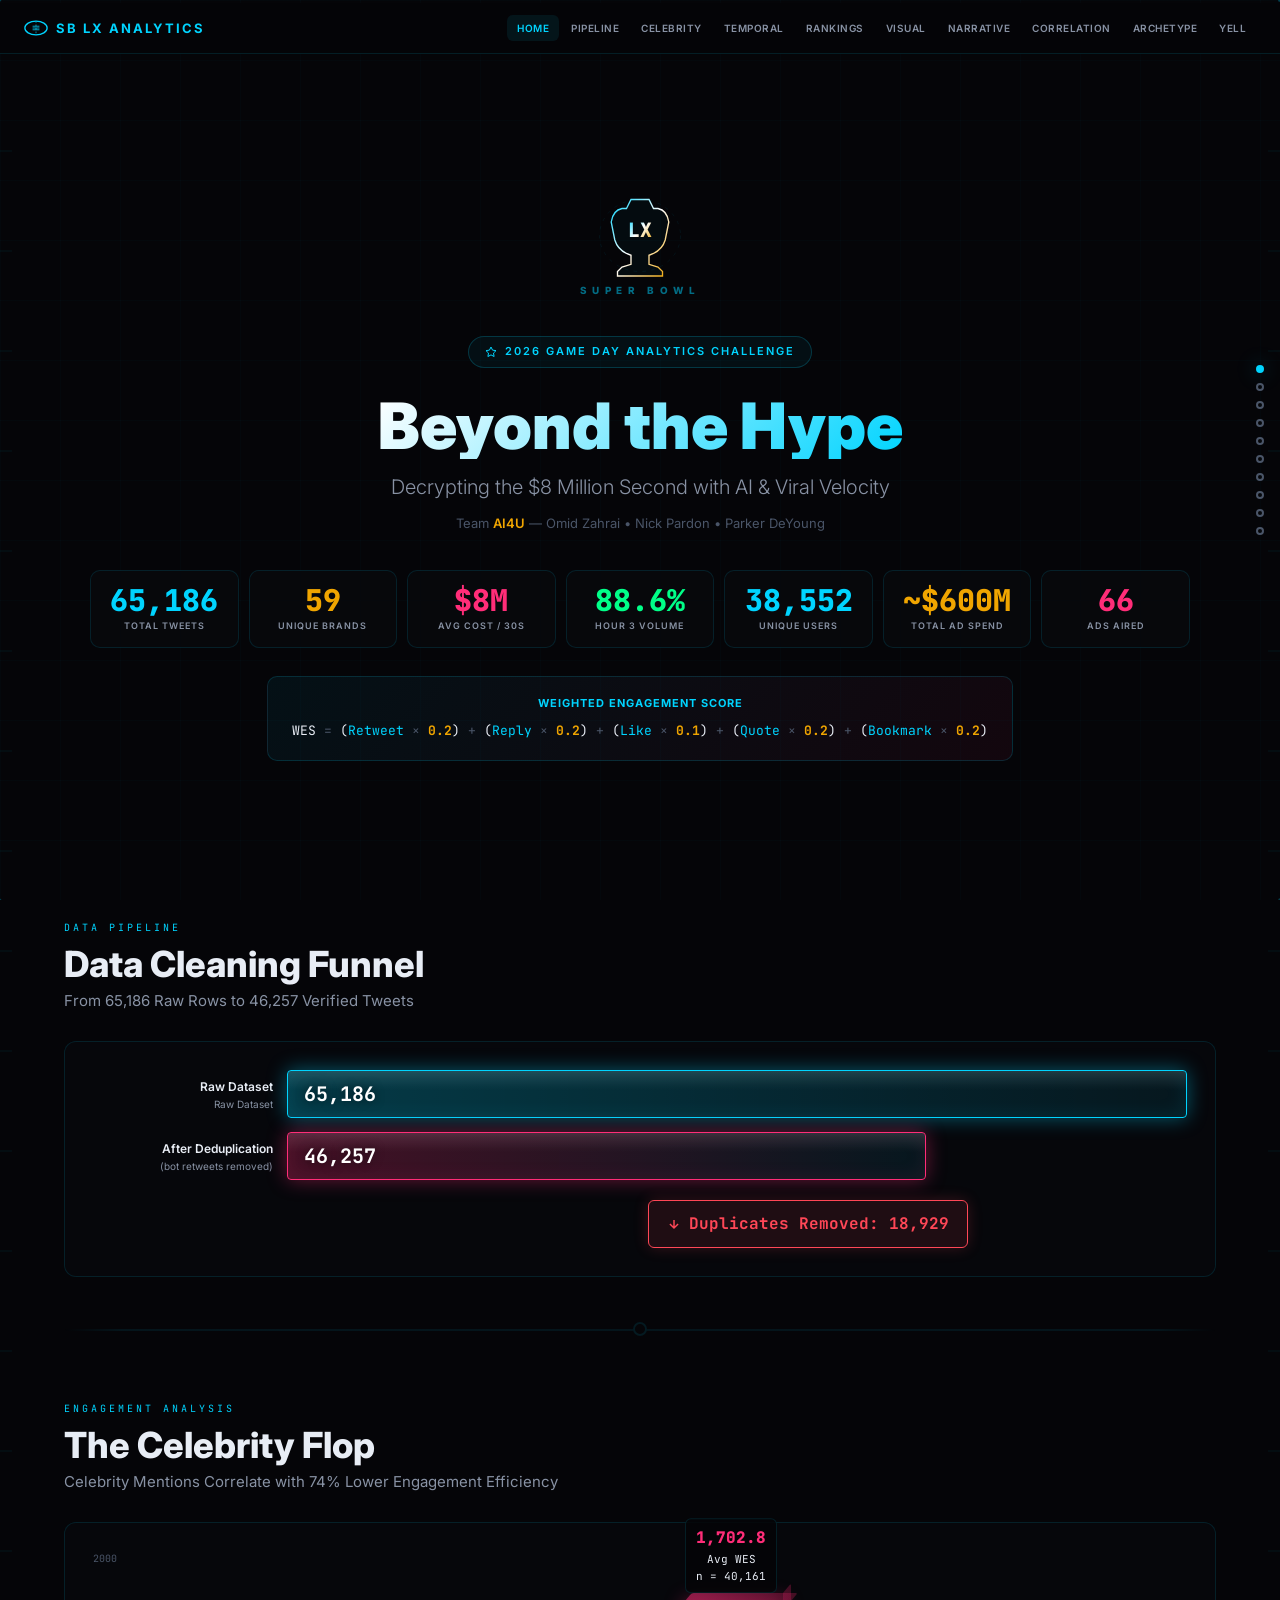
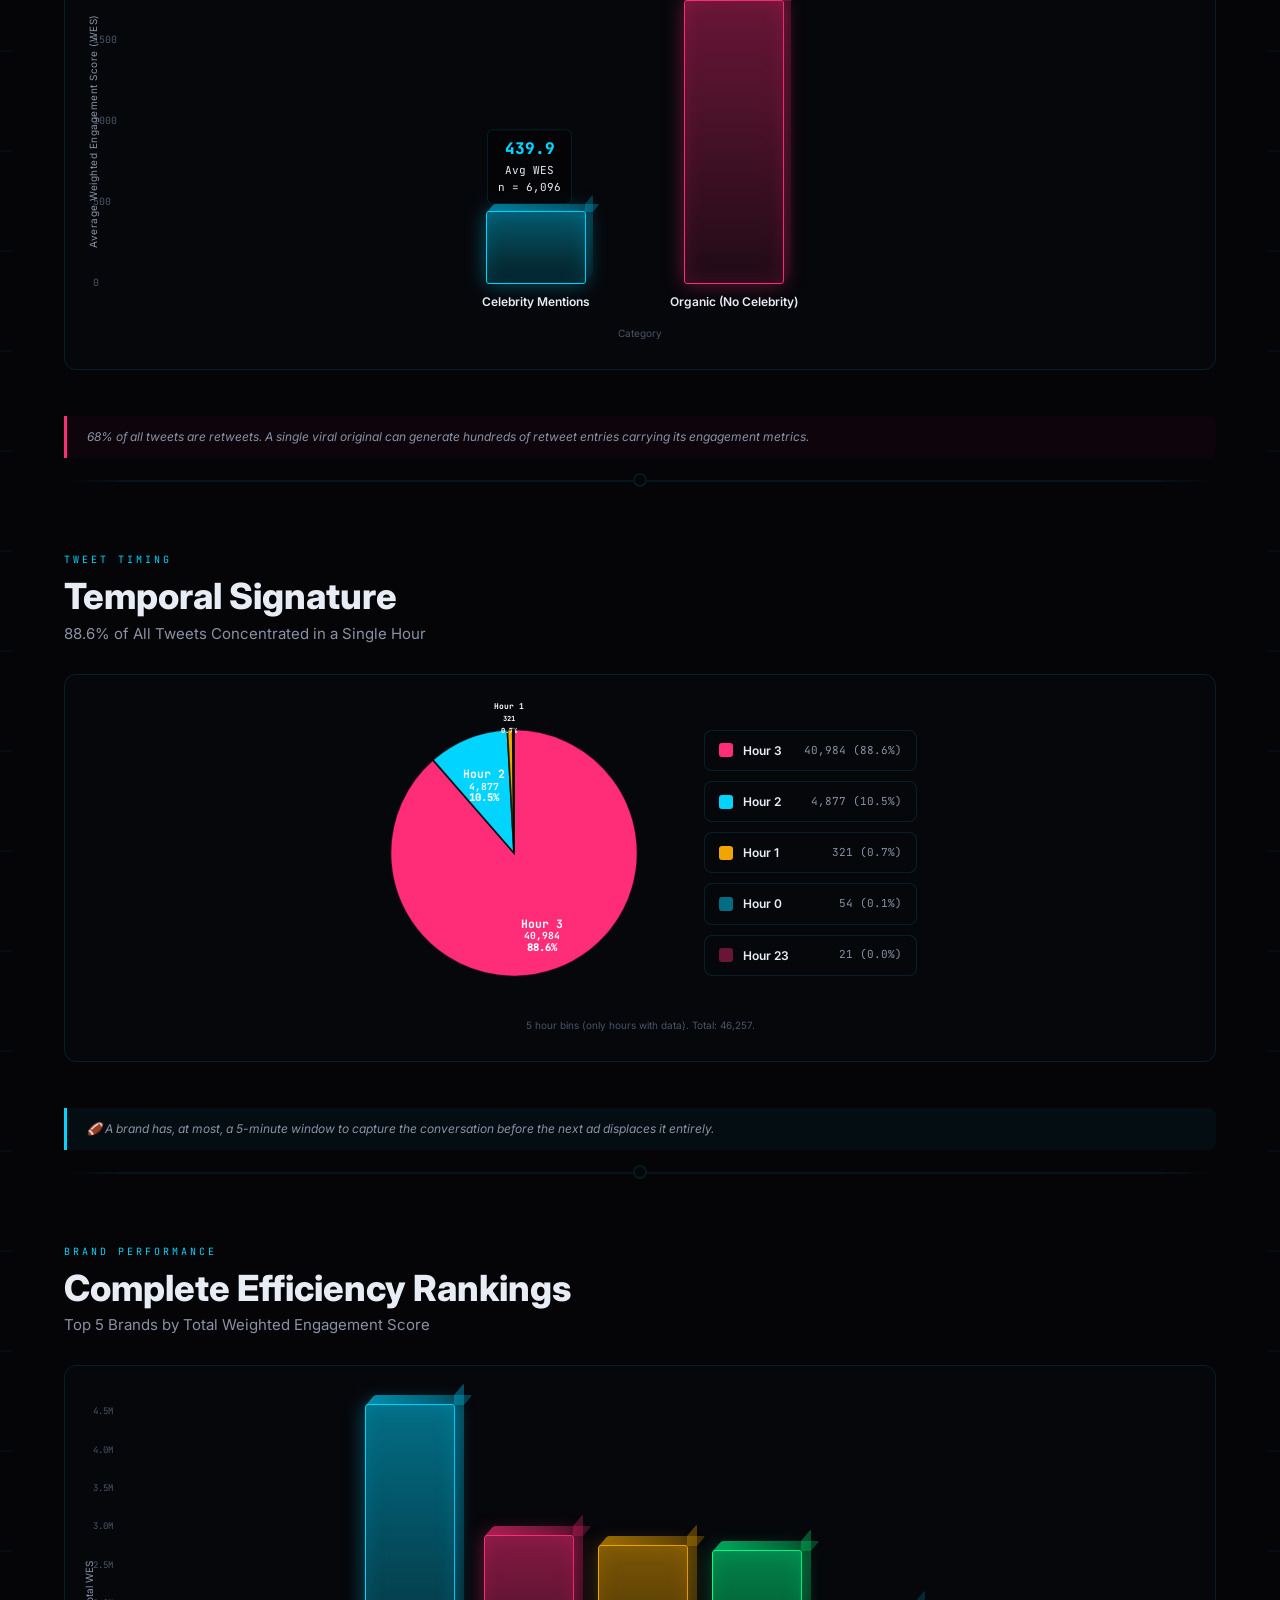
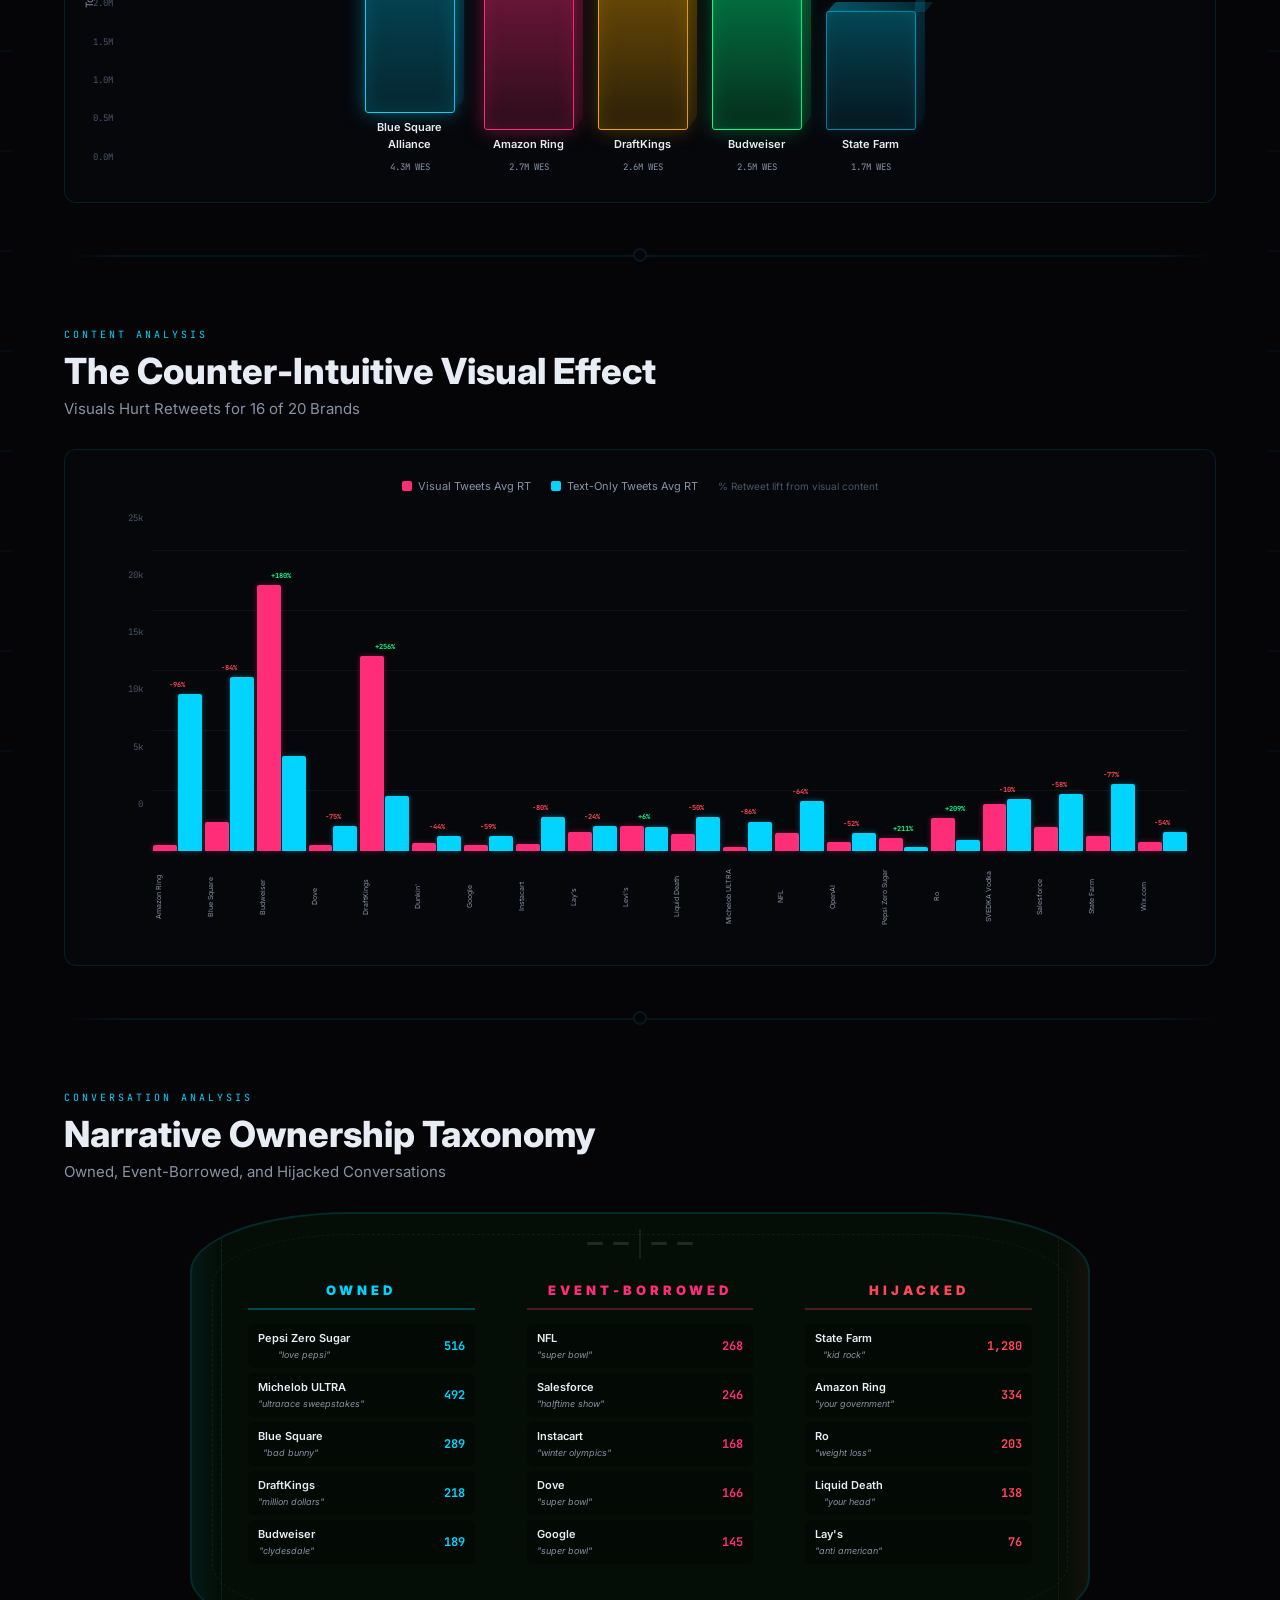
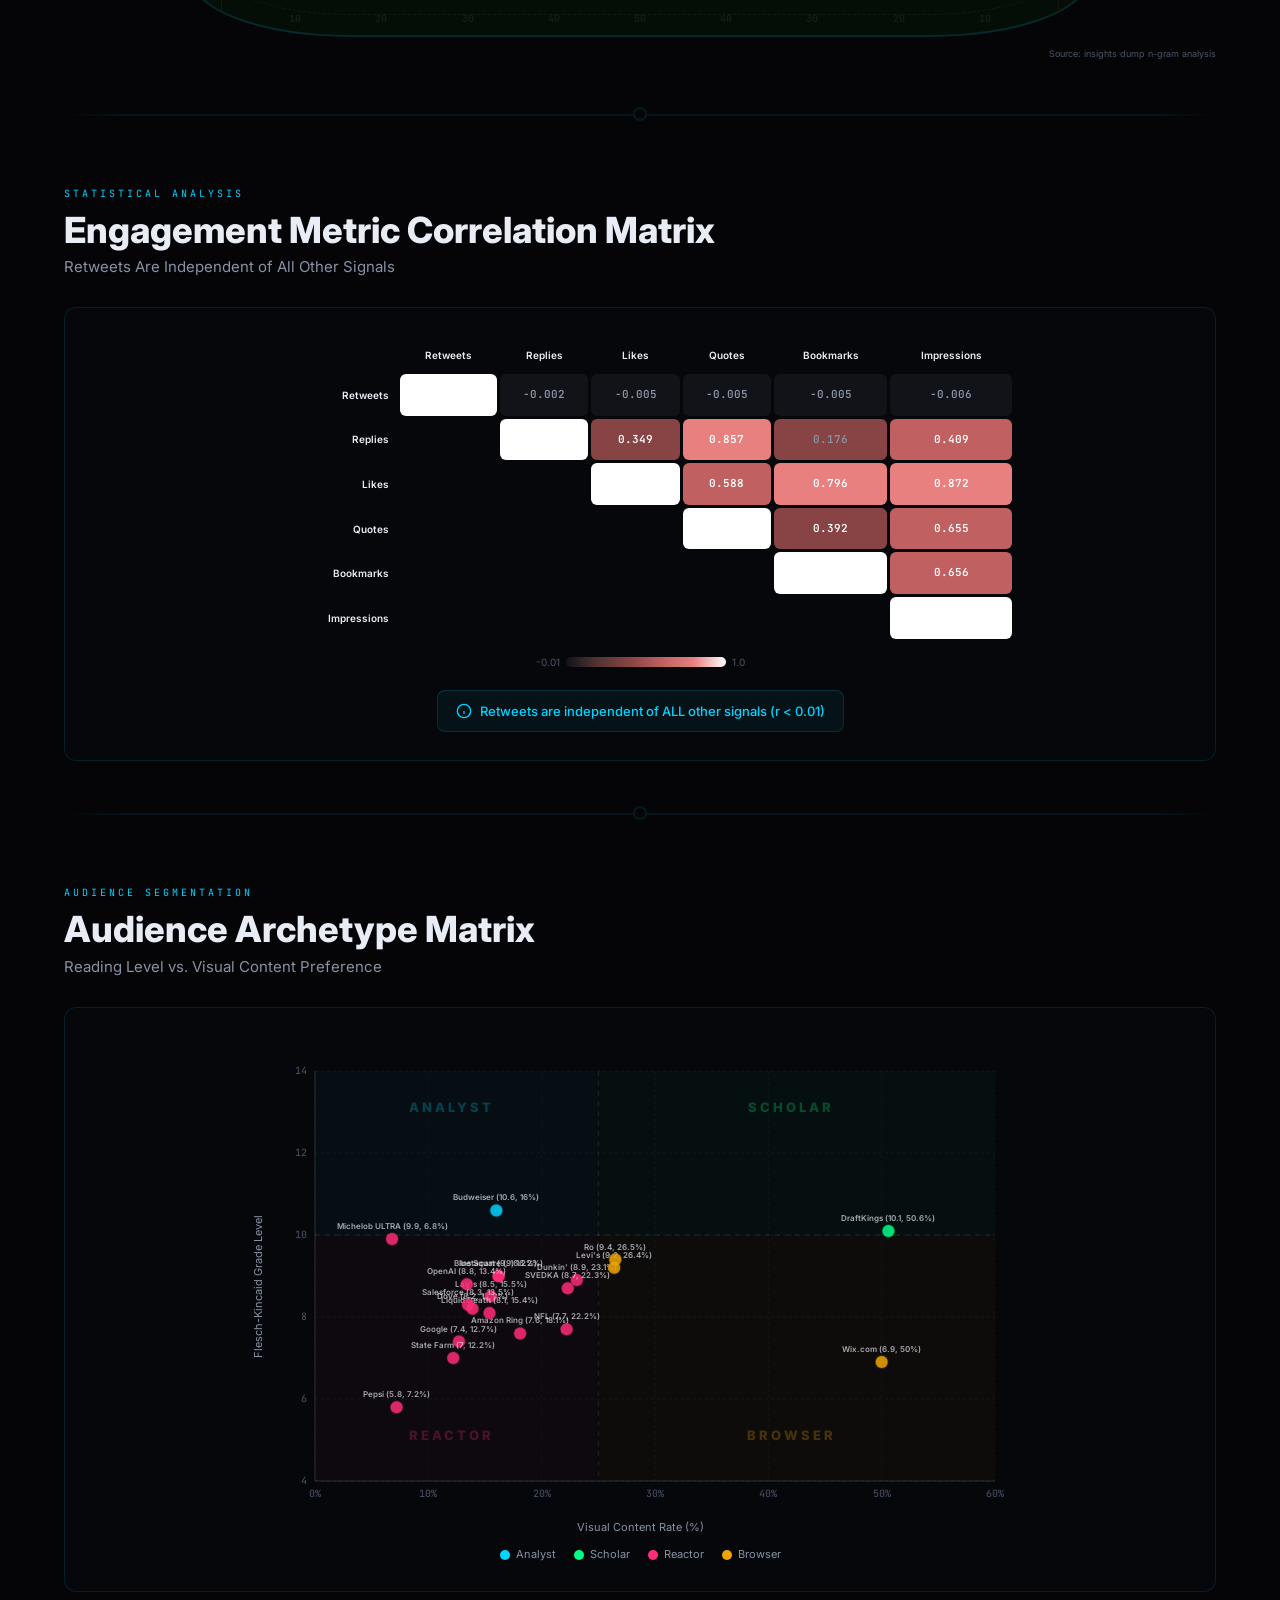
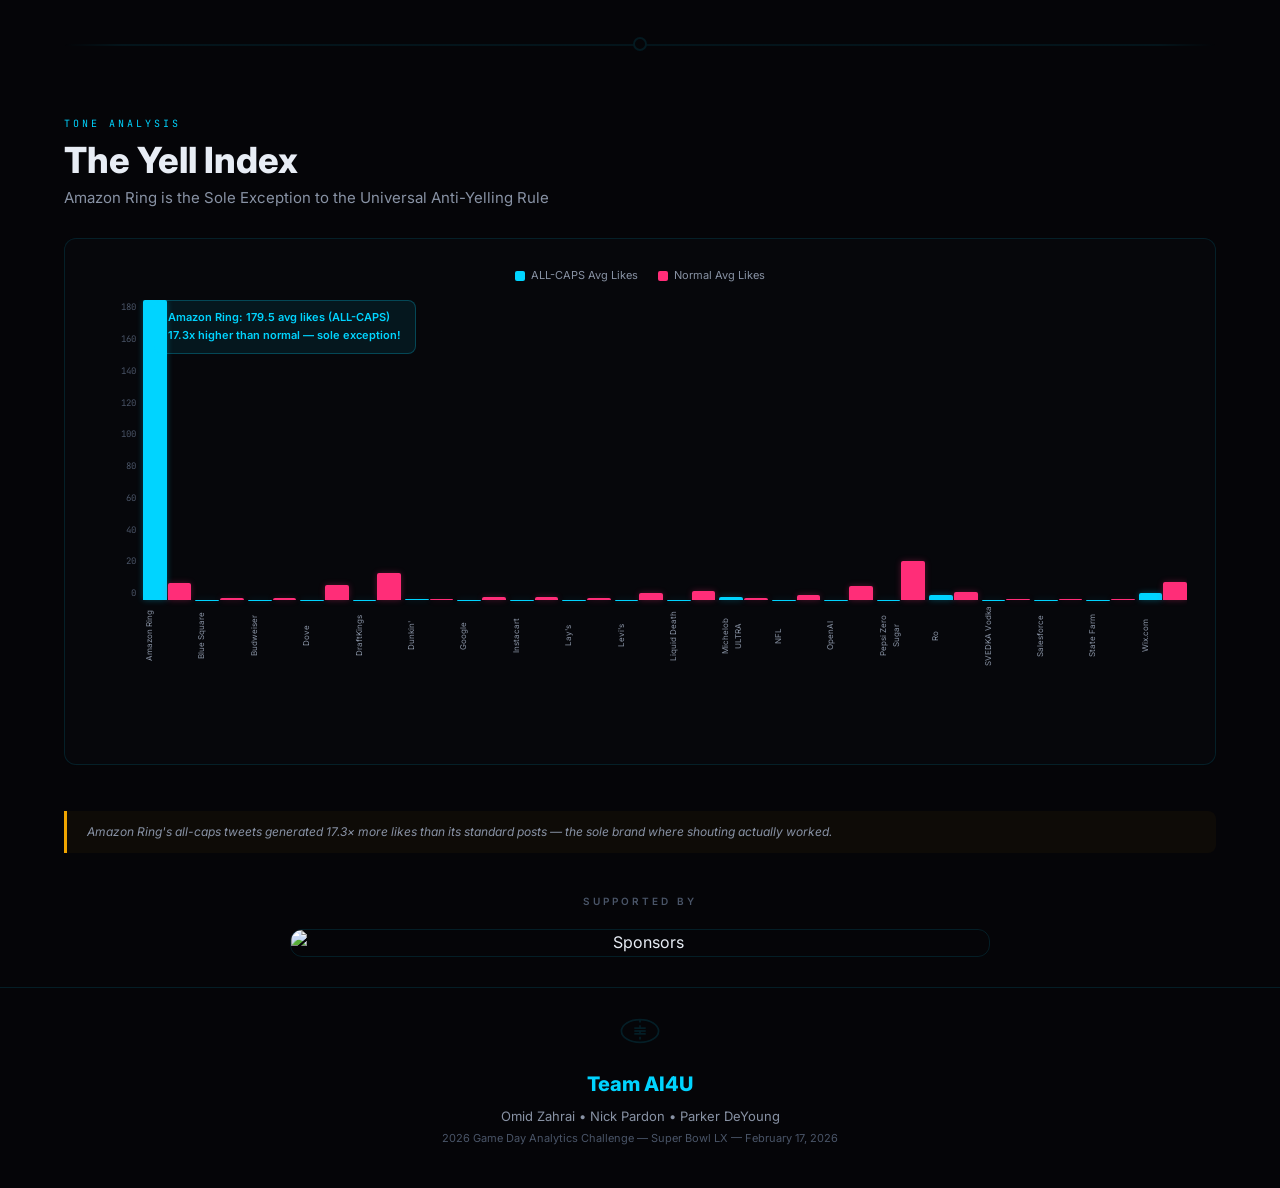
==== commit 7c970898: "Added more information and graphs to website" ====
--- a/backend_logic/data/analyis/infographic.html
+++ b/backend_logic/data/analyis/infographic.html
@@ -1650,7 +1650,8 @@
       }
 
       .funnel-bar-inner {
-        width: attr(data-width %) !important
+        /* No need for attr(); use the variable directly */
+        width: var(--width) !important;
       }
 
       /* Body background */
@@ -1837,7 +1838,8 @@
           class="m">Like</span> <span class="op">&times;</span> <span class="w">0.1</span>) <span class="op">+</span>
         (<span class="m">Quote</span> <span class="op">&times;</span> <span class="w">0.2</span>) <span
           class="op">+</span> (<span class="m">Bookmark</span> <span class="op">&times;</span> <span
-          class="w">0.2</span>)</div>
+          class="w">0.2</span>)
+      </div>
     </div>
   </section>
 
